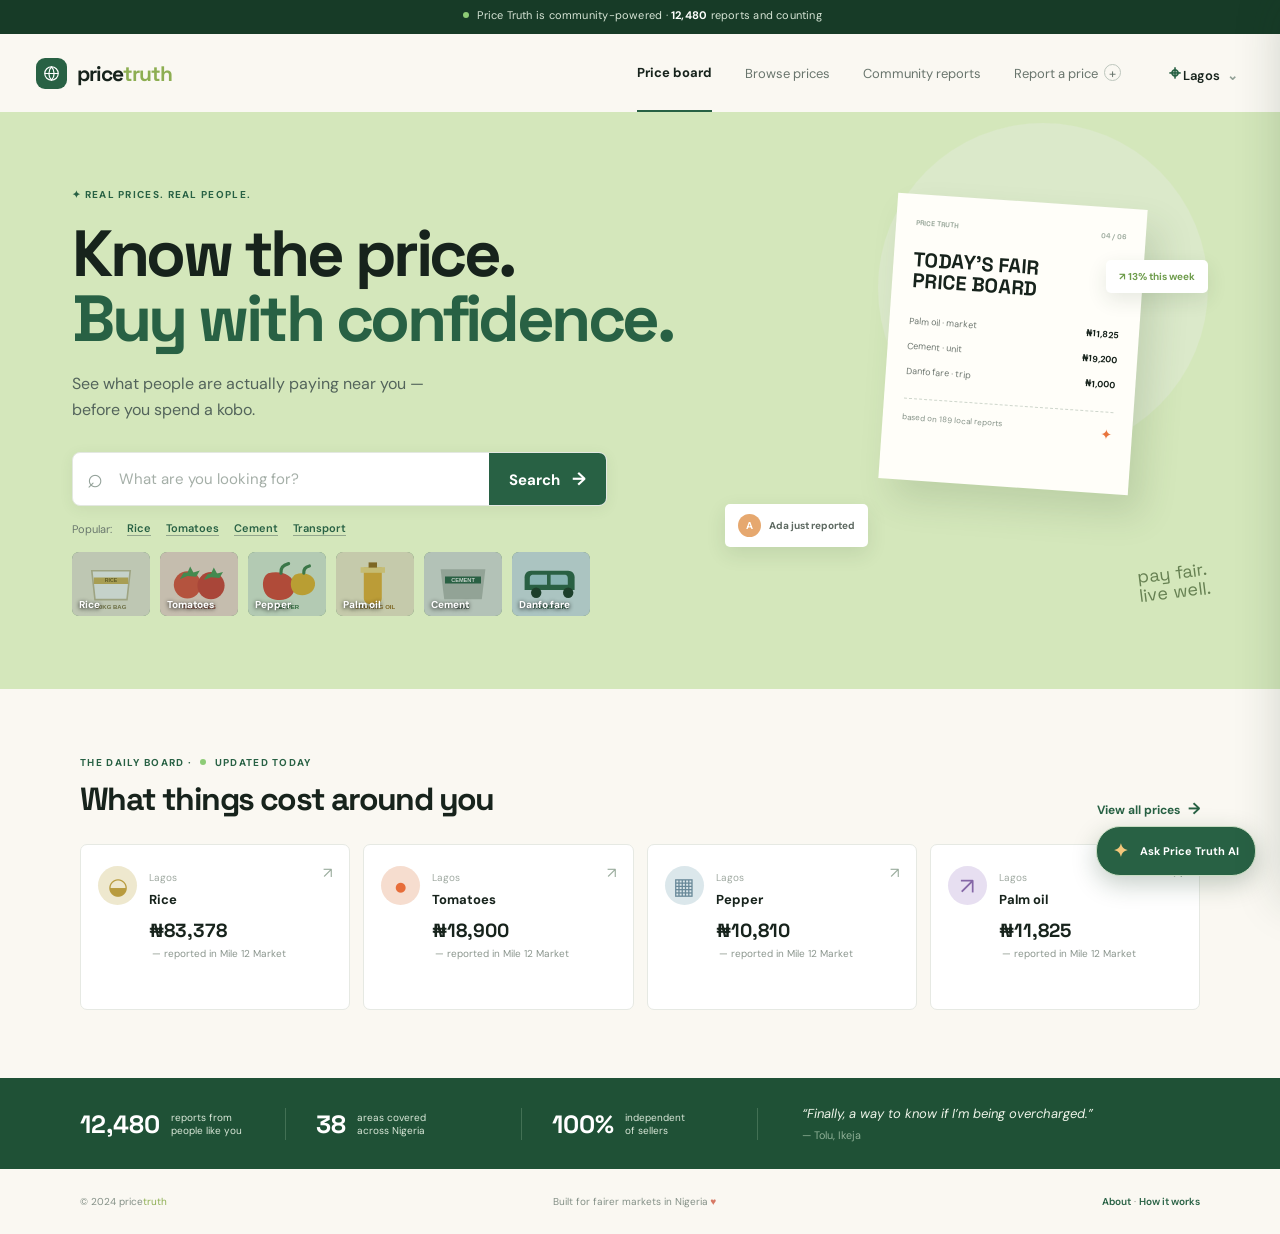
==== public/index.html @ d79a08ac "Prepare static site for GitHub Pages" ====
<!doctype html>
<html lang="en">
<head>
  <meta charset="utf-8">
  <meta name="viewport" content="width=device-width, initial-scale=1">
  <title>Price Truth — Know the fair price</title>
  <link rel="preconnect" href="https://fonts.googleapis.com">
  <link rel="preconnect" href="https://fonts.gstatic.com" crossorigin>
  <link href="https://fonts.googleapis.com/css2?family=DM+Sans:wght@400;500;600;700&family=Space+Grotesk:wght@500;600;700&display=swap" rel="stylesheet">
  <link rel="stylesheet" href="styles.css">
</head>
<body data-page="home">
  <div class="announcement"><span class="pulse"></span> Price Truth is community-powered · <strong>12,480</strong> reports and counting</div>
  <header class="site-header">
    <a class="brand" href="index.html"><span class="brand-mark" aria-hidden="true"><svg viewBox="0 0 24 24" class="brand-symbol"><circle cx="12" cy="12" r="8.5"></circle><path d="M3.8 12h16.4M12 3.5c2.2 2.3 3.3 5.1 3.3 8.5S14.2 18.2 12 20.5M12 3.5C9.8 5.8 8.7 8.6 8.7 12s1.1 6.2 3.3 8.5"></path></svg></span><span>price<span class="brand-accent">truth</span></span></a>
    <nav class="desktop-nav"><a class="active" href="index.html">Price board</a><a href="browse.html">Browse prices</a><a href="reports.html">Community reports</a><a href="#" data-open-report>Report a price <span class="plus">+</span></a></nav>
    <div class="header-actions"><button class="area-pill" data-area-button><span class="pin">⌖</span> Lagos <span class="chevron">⌄</span></button><button class="menu-button" aria-label="Open menu">☰</button></div>
  </header>

  <main>
    <section class="hero home-hero">
      <div class="hero-copy">
        <div class="eyebrow"><span class="spark">✦</span> REAL PRICES. REAL PEOPLE.</div>
        <h1>Know the price.<br><em>Buy with confidence.</em></h1>
        <p class="hero-lede">See what people are actually paying near you — before you spend a kobo.</p>
        <form class="search-box large-search" data-search-form>
          <span class="search-icon">⌕</span><input name="query" type="search" placeholder="What are you looking for?" autocomplete="off"><button type="submit">Search <span>→</span></button>
        </form>
        <div class="popular"><span>Popular:</span><a href="results.html?item=rice">Rice</a><a href="results.html?item=tomatoes">Tomatoes</a><a href="results.html?item=cement">Cement</a><a href="results.html?item=transport">Transport</a></div>
        <div class="popular-items" data-popular-items aria-label="Popular items"></div>
      </div>
      <div class="hero-art" aria-hidden="true"><div class="sun"></div><div class="receipt-card" data-today-board><div class="receipt-top"><span>PRICE TRUTH</span><span data-board-day>01 / 08</span></div><div class="receipt-title">TODAY'S FAIR<br>PRICE BOARD</div><div class="receipt-row"><span>Loading today’s items</span><b>—</b></div><div class="receipt-row"><span>Please wait</span><b>—</b></div><div class="receipt-row"><span>Community reports</span><b>—</b></div><div class="receipt-line"></div><div class="receipt-footer">updating from local reports <span>✦</span></div></div><div class="floating-tag tag-one" data-board-trend>↗ today’s movement</div><div class="floating-tag tag-two live-report"><span class="avatar">A</span> <span data-live-report>Ada just reported</span></div><div class="scribble">pay fair.<br>live well.</div></div>
    </section>

    <section class="board-section content-width">
      <div class="section-heading"><div><span class="eyebrow">THE DAILY BOARD · <span class="live-dot"></span> UPDATED TODAY</span><h2>What things cost around you</h2></div><a class="text-link" href="browse.html">View all prices <span>→</span></a></div>
      <div class="board-grid" data-board-grid></div></section>
    <section class="trust-strip"><div><strong>12,480</strong><span>reports from<br>people like you</span></div><div><strong>38</strong><span>areas covered<br>across Nigeria</span></div><div><strong>100%</strong><span>independent<br>of sellers</span></div><div class="trust-quote">“Finally, a way to know if I’m being overcharged.” <small>— Tolu, Ikeja</small></div></section>
  </main>
  <footer class="site-footer content-width"><span>© 2024 price<span class="brand-accent">truth</span></span><span>Built for fairer markets in Nigeria <span class="heart">♥</span></span><span><a href="#">About</a> · <a href="#">How it works</a></span></footer>
  <div class="modal-backdrop" data-modal><div class="report-modal" role="dialog" aria-modal="true" aria-labelledby="report-title"><button class="modal-close" data-close-modal>×</button><div class="modal-kicker">✦ ADD TO THE BOARD</div><h2 id="report-title">What did you pay?</h2><p class="modal-subtitle">Your report helps someone nearby make a fairer deal.</p><form data-report-form><label>What did you buy?<input name="item" required placeholder="e.g. Rice, 50kg bag"></label><div class="form-row"><label>Price paid (₦)<input name="price" required type="number" min="1" placeholder="72,500"></label><label>Market<select name="area" data-market-select></select></label></div><label>When did you buy it?<input name="date" type="date"></label><div class="upload-zone"><input id="receipt-input" type="file" accept="image/*"><label for="receipt-input"><span>▧</span><b>Scan a receipt</b><small>Upload a photo and AI will fill this in</small></label></div><button class="primary-button full" type="submit">Publish my report <span>→</span></button></form><div class="success-state" hidden><div class="success-icon">✓</div><h3>Thanks for adding to the truth.</h3><p>Your report is now helping buyers in <span data-success-area>Lagos</span>.</p><button class="secondary-button" data-close-modal>Done</button></div></div></div>
  <script src="app.js"></script>
</body>
</html>
---- public/styles.css ----
:root{--ink:#17231c;--muted:#718078;--green:#286144;--light-green:#dce9d4;--lime:#d4e7bb;--cream:#faf8f2;--line:#e6e9e3;--orange:#e8753e;--purple:#795aa8}*{box-sizing:border-box}body{margin:0;color:var(--ink);background:var(--cream);font-family:"DM Sans",sans-serif;font-size:15px}a{color:inherit;text-decoration:none}button,input,select{font:inherit}button{cursor:pointer;border:0}.content-width{width:min(1120px,calc(100% - 48px));margin:0 auto}.announcement{height:34px;background:#173b27;color:#d7e5d6;text-align:center;padding:8px;font-size:11px;letter-spacing:.02em}.announcement strong{color:#fff}.pulse,.live-dot{display:inline-block;background:#8dcc76;border-radius:50%;width:6px;height:6px;margin:0 5px 1px}.site-header{height:78px;display:flex;align-items:center;justify-content:space-between;max-width:1240px;margin:auto;padding:0 36px;background:var(--cream)}.brand{display:flex;align-items:center;gap:10px;font:700 21px "Space Grotesk";letter-spacing:-1px}.brand-mark{display:grid;place-items:center;background:var(--green);color:#fff;border-radius:9px;width:31px;height:31px;font-size:18px}.brand-accent{color:#8dae52}.desktop-nav{display:flex;gap:33px;align-items:center;margin-left:auto;margin-right:42px;color:#69756d;font-size:13px}.desktop-nav a{padding:29px 0}.desktop-nav .active{color:var(--ink);font-weight:700;border-bottom:2px solid var(--green)}.plus{display:inline-grid;place-items:center;border:1px solid #bdc6bd;border-radius:50%;width:17px;height:17px;margin-left:3px}.header-actions{display:flex;align-items:center;gap:17px}.area-pill{background:transparent;color:var(--ink);font-weight:600;font-size:13px}.pin{color:var(--green);font-size:20px}.chevron{color:#91a096;margin-left:4px}.menu-button{display:none;background:none;font-size:22px}.hero{max-width:1240px;margin:auto;padding:76px 72px 70px;min-height:470px;background:var(--lime);display:flex;overflow:hidden}.hero-copy{width:57%;position:relative;z-index:1}.eyebrow,.label,.modal-kicker{font-size:10px;letter-spacing:.13em;font-weight:700;color:var(--green)}h1,h2,h3,p{margin-top:0}.hero h1{font:700 clamp(45px,5.1vw,69px)/.99 "Space Grotesk";letter-spacing:-3.5px;margin:21px 0 20px}.hero h1 em{font-style:normal;color:var(--green)}.hero-lede{max-width:400px;line-height:1.6;color:#53645b;font-size:16px}.search-box{display:flex;background:#fff;border:1px solid #e3e8e1;border-radius:8px;height:54px;box-shadow:0 3px 14px #3f5c3214;overflow:hidden}.large-search{max-width:535px;margin-top:30px}.search-icon{font-size:27px;color:#94a29a;line-height:50px;padding:0 14px}.search-box input{border:0;outline:0;min-width:0;flex:1;color:var(--ink);background:transparent}.search-box input::placeholder{color:#a5afa8}.search-box button,.primary-button{background:var(--green);color:#fff;padding:0 20px;font-weight:700}.search-box button span,.primary-button span{font-size:18px;margin-left:8px}.popular{display:flex;gap:15px;align-items:center;margin-top:15px;font-size:11px;color:#6a786e}.popular a{border-bottom:1px solid #92a58d;color:var(--green);font-weight:600}.hero-art{position:relative;flex:1}.sun{width:330px;height:330px;border-radius:50%;background:#dbe9ca;position:absolute;top:-65px;right:0}.receipt-card{position:absolute;z-index:1;background:#fffef9;width:250px;height:286px;right:70px;top:13px;padding:24px 20px;transform:rotate(4deg);box-shadow:14px 19px 35px #3d533327}.receipt-top{display:flex;justify-content:space-between;font:700 7px "Space Grotesk";color:#9ba99c}.receipt-title{font:700 20px/1.03 "Space Grotesk";margin:22px 0 25px}.receipt-row{display:flex;justify-content:space-between;font-size:9px;margin:13px 0;color:#6d766f}.receipt-row b{color:var(--ink)}.receipt-line{border-top:1px dashed #ced6cc;margin-top:21px}.receipt-footer{font-size:8px;color:#849187;margin-top:13px}.receipt-footer span{float:right;color:var(--orange);font-size:14px}.floating-tag{position:absolute;z-index:2;background:#fff;border-radius:5px;padding:10px 13px;box-shadow:0 7px 20px #253f201c;font-size:10px;font-weight:700}.tag-one{top:72px;right:0;color:#6e9c4c}.tag-two{bottom:72px;left:5px;color:#5d6961}.avatar{display:inline-grid;place-items:center;width:23px;height:23px;border-radius:50%;background:#e6a86f;color:white;font-size:10px;margin-right:6px}.scribble{position:absolute;right:-2px;bottom:18px;color:#668052;font:18px/1.05 "Space Grotesk";transform:rotate(-7deg)}.board-section{padding:62px 0 68px}.section-heading{display:flex;align-items:end;justify-content:space-between;margin-bottom:25px}.section-heading h2,.browse-main h1{font:700 32px "Space Grotesk";letter-spacing:-1.6px;margin:8px 0 0}.text-link{font-size:12px;color:var(--green);font-weight:700}.text-link span{font-size:16px;margin-left:5px}.board-grid{display:grid;grid-template-columns:repeat(4,1fr);gap:13px}.price-card{background:#fff;border:1px solid var(--line);border-radius:7px;padding:21px 17px;display:flex;min-height:166px;position:relative;transition:.2s}.price-card:hover,.item-list a:hover{transform:translateY(-3px);box-shadow:0 8px 22px #37512a12}.item-icon,.mini-icon{display:grid;place-items:center;border-radius:50%;width:39px;height:39px;font-size:23px;flex:none}.rice-icon{background:#eee8ce;color:#b89b3e}.tomato-icon{background:#f6ddcf;color:#e76d3a}.cement-icon{background:#dbe7eb;color:#688898}.transport-icon{background:#e7dff1;color:#8567a7}.item-info{padding-left:12px}.item-info span{font-size:10px;color:#a0aaa2}.item-info h3{font-size:13px;margin:5px 0 10px}.item-info strong{font:700 19px "Space Grotesk";display:block}.item-info small{font-size:10px;color:#8b968e;display:block;margin-top:4px}.item-info i,.item-list i{font-style:normal;margin-left:3px}.up{color:#d6673d}.down{color:#599248}.neutral{color:#849085}.card-arrow{position:absolute;right:17px;top:18px;color:#9aac9d}.trust-strip{background:#1f5136;color:#d9e7d8;padding:27px max(calc((100% - 1120px)/2),24px);display:grid;grid-template-columns:1fr 1fr 1fr 2fr;gap:30px;align-items:center}.trust-strip div:not(.trust-quote){display:flex;gap:11px;align-items:center;border-right:1px solid #427054}.trust-strip strong{color:#fff;font:700 25px "Space Grotesk"}.trust-strip span{font-size:10px;line-height:1.3}.trust-quote{font-size:13px;font-style:italic;color:#eef4e9;padding-left:14px}.trust-quote small{display:block;color:#8eb096;margin-top:6px;font-style:normal}.site-footer{display:flex;justify-content:space-between;align-items:center;padding:26px 0;font-size:10px;color:#849087}.site-footer a{color:var(--green);font-weight:600}.heart{color:#d77965}.modal-backdrop{display:none;position:fixed;z-index:20;inset:0;background:#16362380;align-items:center;justify-content:center;padding:20px}.modal-backdrop.open{display:flex}.report-modal{background:#fffdf8;width:min(490px,100%);border-radius:12px;padding:34px;position:relative;box-shadow:0 20px 70px #1427194d}.modal-close{position:absolute;right:17px;top:15px;color:#7e8d82;background:none;font-size:25px}.report-modal h2{font:700 31px "Space Grotesk";letter-spacing:-1px;margin:9px 0}.modal-subtitle{font-size:13px;color:var(--muted);margin-bottom:24px}.report-modal form>label,.form-row label{font-size:11px;font-weight:700;color:#65746a;display:block;margin-bottom:14px}.report-modal input,.report-modal select{display:block;width:100%;margin-top:6px;height:43px;border:1px solid #dce4dc;border-radius:5px;padding:0 12px;color:var(--ink);background:#fff}.form-row{display:grid;grid-template-columns:1fr 1fr;gap:13px}.upload-zone{border:1px dashed #b8cbb9;border-radius:6px;background:#f3f8ef;text-align:center;padding:13px;margin:17px 0}.upload-zone input{display:none}.upload-zone label{display:block;cursor:pointer}.upload-zone span{display:block;font-size:22px;color:var(--green)}.upload-zone b,.upload-zone small{display:block}.upload-zone b{font-size:12px;color:var(--green)}.upload-zone small{font-size:10px;color:#87948a;margin-top:3px}.full{width:100%;height:46px;border-radius:5px}.secondary-button{background:#e5efe0;color:var(--green);padding:11px 24px;border-radius:5px;font-weight:700}.success-state{text-align:center;padding:24px 0 10px}.success-icon{display:grid;place-items:center;margin:auto;background:var(--light-green);color:var(--green);width:52px;height:52px;border-radius:50%;font-size:25px}.success-state h3{font:700 22px "Space Grotesk";margin:17px 0 7px}.success-state p{color:var(--muted);font-size:13px}.results-main{padding:39px 0 70px}.breadcrumbs{font-size:11px;color:#819088;display:flex;gap:11px;margin-bottom:31px}.breadcrumbs a{color:var(--green);font-weight:700}.result-top{display:flex;justify-content:space-between;align-items:end;margin-bottom:27px}.result-top h1{font:700 43px "Space Grotesk";letter-spacing:-2px;margin:10px 0 5px}.result-top h1 span{font-size:22px;color:#718079}.muted{color:var(--muted);font-size:13px}.range-card{background:#e4efdc;border-radius:8px;padding:28px 32px 25px;margin-bottom:22px}.range-heading{display:flex;justify-content:space-between}.range-price{font:700 33px "Space Grotesk";letter-spacing:-1px;margin:10px 0 7px}.range-price span{font-weight:400;color:#78917b}.range-heading p{font-size:12px;color:#5c7062}.badge{border-radius:20px;padding:5px 8px;margin-right:5px;font-size:10px;font-weight:700}.badge.good{background:#c6e0bf;color:#37703f}.report-count{display:flex;gap:10px;align-items:center;text-align:right}.report-count strong{font:700 32px "Space Grotesk"}.report-count span{color:#748279;font-size:10px}.range-visual{margin-top:22px}.range-track{height:7px;border-radius:5px;background:#c5d7bb;position:relative}.track-fill{position:absolute;left:15%;right:19%;height:100%;background:#58915f;border-radius:5px}.marker{position:absolute;width:17px;height:17px;border:3px solid #fff;background:#276043;border-radius:50%;top:-5px;box-shadow:0 2px 5px #52694b66}.marker-label{position:absolute;top:18px;transform:translateX(-50%);font:700 10px "Space Grotesk"}.track-labels{display:flex;justify-content:space-between;color:#7e9180;font-size:10px;margin-top:12px}.results-columns{display:grid;grid-template-columns:1fr 315px;gap:22px}.main-column{display:grid;gap:22px}.panel,.ai-card{background:#fff;border:1px solid var(--line);border-radius:8px;padding:26px 28px}.panel-heading{display:flex;justify-content:space-between;align-items:start}.panel-heading h2{font:700 20px "Space Grotesk";margin:8px 0 0}.panel-heading select{border:1px solid #dce4dc;border-radius:4px;background:#fff;padding:8px;font-size:11px;color:#69766e}.chart{height:232px;margin-top:21px;position:relative;padding-left:44px}.chart-y{position:absolute;left:0;top:0;bottom:27px;display:flex;flex-direction:column;justify-content:space-between;font-size:9px;color:#9aa59d}.chart svg{width:100%;height:190px;border-bottom:1px solid #e6ebe5;background:repeating-linear-gradient(to bottom,transparent 0,transparent 45px,#edf1ec 46px)}.chart-x{display:flex;justify-content:space-between;color:#9aa59d;font-size:9px;margin-top:9px}.reports-panel{padding-bottom:10px}.report-list{margin-top:22px}.report-row{display:flex;align-items:center;padding:13px 0;border-top:1px solid #edf0eb}.report-row>div{display:grid;gap:4px}.report-row strong{font-size:13px}.report-row div span{font-size:11px;color:#87938a}.avatar-green{background:#759e69}.avatar-yellow{background:#d2a25e}.avatar-pink{background:#bd7991}.verified{margin-left:auto;color:#6d9b63;font-size:10px;font-weight:700}.ai-card{background:#eef5e9;border:0;height:max-content}.ai-head{display:flex;gap:12px;align-items:start}.ai-spark{color:#db8050;font-size:23px}.ai-card h2{font:700 20px "Space Grotesk";margin:7px 0}.ai-card p{font-size:12px;line-height:1.6;color:#5f7164;margin:20px 0}.suggestion{background:#fff;border:1px solid #dce9d8;padding:12px;border-radius:5px;color:#638268;font-size:11px;font-style:italic;cursor:pointer}.suggestion span{float:right;font-style:normal}.ai-form{display:flex;margin-top:10px;background:#fff;border:1px solid #d8e5d5;border-radius:5px;height:43px}.ai-form input{flex:1;border:0;background:transparent;padding:0 11px;outline:0;font-size:11px}.ai-form button{width:43px;background:var(--green);color:#fff;font-size:18px}.ai-card small{display:block;color:#95a397;font-size:9px;margin-top:15px}.ai-answer{background:#fff;border-left:3px solid var(--green);padding:12px;margin-top:12px;font-size:11px;line-height:1.5;color:#4f6657}.browse-main{padding:65px 0 85px}.browse-intro{display:flex;justify-content:space-between;align-items:end}.browse-main h1{font-size:44px;margin-top:13px}.browse-intro p{color:var(--muted);font-size:14px;margin:11px 0 0}.browse-search{width:310px}.filter-row{display:flex;align-items:center;gap:9px;border-bottom:1px solid #e0e6df;padding:41px 0 17px;margin-bottom:30px}.filter-label{font-size:10px;color:#89968e;font-weight:700;margin-right:5px}.filter-chip{border:1px solid #d8e2d8;border-radius:20px;background:transparent;padding:8px 13px;font-size:11px;color:#68766d}.filter-chip.active{background:var(--green);border-color:var(--green);color:#fff}.browse-grid{display:grid;grid-template-columns:repeat(2,1fr);gap:22px}.category-group{background:#fff;border:1px solid var(--line);border-radius:8px;padding:24px 25px}.category-group:last-child{grid-column:span 2}.category-heading{display:flex;align-items:center;gap:12px;border-bottom:1px solid #edf0ec;padding-bottom:18px}.category-icon{display:grid;place-items:center;width:39px;height:39px;border-radius:50%;font-size:20px}.category-icon.orange{background:#f9e3d5;color:var(--orange)}.category-icon.blue{background:#dcecef;color:#547f91}.category-icon.purple{background:#e9e1f2;color:var(--purple)}.category-heading h2{font:700 17px "Space Grotesk";margin:0 0 4px}.category-heading span:not(.category-icon){font-size:10px;color:#96a098}.category-heading a{margin-left:auto;color:var(--green);font-size:10px;font-weight:700}.item-list a{display:flex;align-items:center;padding:17px 0;border-bottom:1px solid #f0f2ed;transition:.2s}.item-list a:last-child{border-bottom:0}.mini-icon{width:31px;height:31px;font-size:17px;margin-right:12px}.item-list a div{display:grid;gap:4px}.item-list strong{font-size:12px}.item-list small{color:#8b978e;font-size:10px}.item-list>b{margin-left:auto;font:700 14px "Space Grotesk"}.item-list>b span{font-size:14px;color:#9bab9d;margin-left:5px}.oil-icon{background:#f1e8bd;color:#a88e37}.blue-icon{background:#dbe7eb;color:#688898}.wood-icon{background:#ede0ce;color:#9c7952}.taxi-icon{background:#e7dff1;color:#8567a7}
@media(max-width:800px){.site-header{padding:0 20px}.desktop-nav{display:none}.menu-button{display:block}.hero{padding:55px 24px 40px;min-height:590px}.hero-copy{width:100%}.hero-art{position:absolute;opacity:.45;right:0;top:360px}.hero h1{font-size:48px}.board-grid{grid-template-columns:repeat(2,1fr)}.trust-strip{grid-template-columns:repeat(2,1fr);padding:25px 24px}.trust-strip div:nth-child(2){border-right:0}.trust-quote{grid-column:span 2;border-top:1px solid #427054;padding:15px 0 0}.results-columns{grid-template-columns:1fr}.browse-intro{display:block}.browse-search{width:100%;margin-top:25px}.browse-grid{grid-template-columns:1fr}.category-group:last-child{grid-column:auto}.filter-row{overflow:auto;white-space:nowrap}.filter-label{display:none}.site-footer{padding:24px;display:grid;gap:10px}.content-width{width:calc(100% - 40px)}}@media(max-width:500px){.area-pill{font-size:12px}.hero h1{letter-spacing:-2px}.board-grid{grid-template-columns:1fr}.section-heading{display:block}.section-heading .text-link{display:block;margin-top:12px}.trust-strip{grid-template-columns:1fr 1fr}.range-card{padding:22px 18px}.range-price{font-size:26px}.result-top h1{font-size:34px}.result-top h1 span{font-size:16px;display:block;margin-top:5px}.result-top .primary-button{padding:0 11px;font-size:11px;height:38px}.panel,.ai-card{padding:20px 17px}.browse-main h1{font-size:36px}.form-row{grid-template-columns:1fr}.report-modal{padding:28px 20px}}
/* Mobile overflow guardrails: keep every section inside the viewport. */
html{overflow-x:hidden}
body{min-width:0;overflow-x:hidden}
img,svg,video,canvas{max-width:100%;height:auto}
.site-header,.hero,.content-width{max-width:100%}
.hero,.site-header,.board-section,.results-main,.browse-main{overflow-x:clip}
.hero-copy,.item-info,.category-heading>div,.panel-heading>div{min-width:0}
.popular,.filter-row{max-width:100%;overflow-x:auto;scrollbar-width:none}
.popular::-webkit-scrollbar,.filter-row::-webkit-scrollbar{display:none}
@media(max-width:800px){
  .content-width{width:calc(100% - 32px)}
  .site-header{padding:0 16px}
  .hero{width:100%;padding:48px 20px 36px}
  .hero-art{pointer-events:none;max-width:100%;overflow:hidden}
  .receipt-card{right:25px;transform:scale(.86) rotate(4deg);transform-origin:top right}
  .floating-tag{white-space:nowrap}
  .board-section{padding:48px 0}
  .results-main,.browse-main{padding-top:34px}
  .result-top,.browse-intro{gap:18px}
  .result-top{align-items:flex-start}
  .result-top .primary-button{flex:0 0 auto}
  .chart-panel{overflow:hidden}
  .chart{max-width:100%;padding-left:36px}
  .browse-search{max-width:100%}
  .category-heading a{white-space:nowrap}
}
@media(max-width:520px){
  .announcement{height:auto;min-height:34px;padding:8px 16px;line-height:1.35}
  .brand{font-size:19px}
  .desktop-nav{display:none}
  .hero{min-height:560px}
  .hero-copy{width:100%}
  .hero h1{font-size:clamp(38px,12vw,52px);letter-spacing:-2.5px}
  .hero-lede{font-size:14px;max-width:290px}
  .large-search{height:50px}
  .search-box button{padding:0 13px;font-size:12px}
  .search-icon{padding:0 10px;font-size:23px}
  .hero-art{position:absolute;top:360px;right:-40px;width:340px;opacity:.35}
  .receipt-card{right:20px}
  .tag-one{right:8px}
  .tag-two{left:0}
  .scribble{right:5px}
  .section-heading h2,.browse-main h1{font-size:28px}
  .trust-strip{padding:23px 16px;gap:18px 12px}
  .trust-strip strong{font-size:20px}
  .trust-quote{font-size:11px}
  .site-footer{width:calc(100% - 32px);padding:22px 0}
  .result-top{flex-direction:column}
  .result-top .primary-button{align-self:stretch}
  .range-heading{gap:12px}
  .range-price{font-size:23px;white-space:nowrap}
  .report-count{flex:0 0 auto}
  .report-count strong{font-size:25px}
  .report-row{gap:8px}
  .verified{font-size:9px}
  .panel-heading{gap:8px}
  .panel-heading h2{font-size:17px}
  .panel-heading select{max-width:108px}
  .chart-y{font-size:8px}
  .browse-intro{display:block}
  .browse-search{margin-top:20px}
  .filter-row{padding-top:25px}
  .filter-chip{flex:0 0 auto}
  .category-group{padding:19px 16px}
  .category-heading{gap:8px}
  .category-heading h2{font-size:15px}
  .category-heading a{font-size:9px}
  .item-list>b{font-size:12px}
  .item-list small{font-size:9px}
  .chatbot-launcher{right:12px;bottom:12px;padding:11px 13px}
}
.popular-items{display:flex;gap:10px;margin-top:16px;max-width:535px;overflow-x:auto;padding-bottom:3px;scrollbar-width:none}.popular-items::-webkit-scrollbar{display:none}.popular-items a{position:relative;flex:0 0 78px;height:64px;border-radius:7px;overflow:hidden;background:#315e42;color:#fff}.popular-items img{width:100%;height:100%;object-fit:cover;opacity:.72}.popular-items span{position:absolute;left:7px;bottom:5px;font-size:10px;font-weight:700;text-shadow:0 1px 4px #000}.reports-main{padding:62px 0 80px}.reports-intro{display:flex;justify-content:space-between;align-items:end;gap:20px}.reports-intro h1{font:700 43px "Space Grotesk";letter-spacing:-2px;margin:12px 0 7px}.reports-intro p{font-size:14px;color:var(--muted)}.reports-summary{display:grid;grid-template-columns:repeat(3,1fr) 2fr;gap:20px;align-items:center;background:#e4efdc;border-radius:8px;padding:24px 28px;margin:36px 0 22px}.reports-summary div:not(.summary-note){display:grid;gap:4px;border-right:1px solid #c2d8bc}.reports-summary strong{font:700 27px "Space Grotesk"}.reports-summary span{font-size:10px;color:#657668}.summary-note{font-size:13px;font-style:italic;color:#57705d;padding-left:10px}.community-panel{background:#fff;border:1px solid var(--line);border-radius:8px;padding:27px}.community-list{margin-top:19px}.community-report{display:flex;align-items:center;gap:12px;border-top:1px solid #edf0eb;padding:15px 0}.community-report>div{display:grid;gap:5px;min-width:0}.community-report strong{font-size:12px}.community-report strong b{color:var(--green)}.community-report div span{font-size:10px;color:#8b978e}.community-price{margin-left:auto;font:700 15px "Space Grotesk";white-space:nowrap}.live-label{font-size:10px;color:#5e9062}@media(max-width:600px){.reports-main{padding-top:38px}.reports-intro{display:block}.reports-intro .primary-button{width:100%;height:44px;margin-top:18px}.reports-intro h1{font-size:34px}.reports-summary{grid-template-columns:1fr 1fr;padding:18px;gap:15px}.reports-summary div:not(.summary-note){border-right:0}.summary-note{grid-column:span 2;border-top:1px solid #c2d8bc;padding:13px 0 0;font-size:11px}.community-panel{padding:20px 15px}.community-report{gap:8px}.community-report strong{font-size:11px}.community-price{font-size:12px}.community-report .avatar{width:27px;height:27px;flex:0 0 27px}.popular-items{margin-top:9px;gap:7px}.popular-items a{flex-basis:68px;height:53px}}
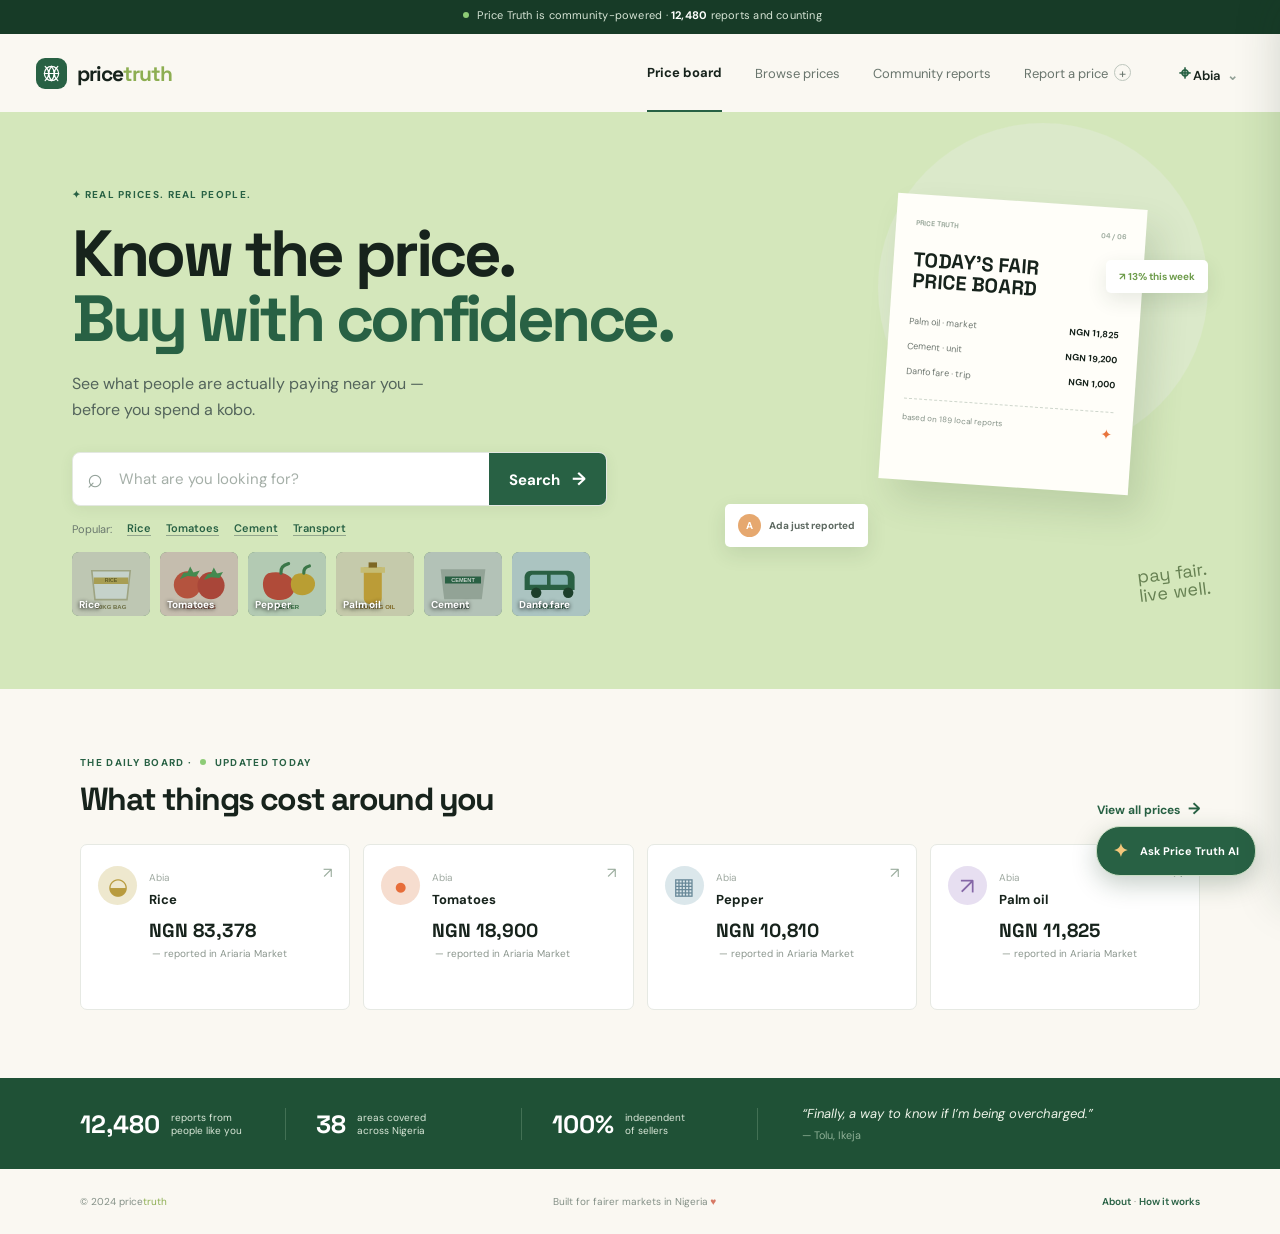
==== commit 5e100dcf: "Expand PriceTruth community price board Refresh the static pages, reporting experience, price browsi" ====
--- a/public/index.html
+++ b/public/index.html
@@ -1,44 +1,202 @@
 <!doctype html>
 <html lang="en">
-<head>
-  <meta charset="utf-8">
-  <meta name="viewport" content="width=device-width, initial-scale=1">
-  <title>Price Truth — Know the fair price</title>
-  <link rel="preconnect" href="https://fonts.googleapis.com">
-  <link rel="preconnect" href="https://fonts.gstatic.com" crossorigin>
-  <link href="https://fonts.googleapis.com/css2?family=DM+Sans:wght@400;500;600;700&family=Space+Grotesk:wght@500;600;700&display=swap" rel="stylesheet">
-  <link rel="stylesheet" href="styles.css">
-</head>
-<body data-page="home">
-  <div class="announcement"><span class="pulse"></span> Price Truth is community-powered · <strong>12,480</strong> reports and counting</div>
-  <header class="site-header">
-    <a class="brand" href="index.html"><span class="brand-mark" aria-hidden="true"><svg viewBox="0 0 24 24" class="brand-symbol"><circle cx="12" cy="12" r="8.5"></circle><path d="M3.8 12h16.4M12 3.5c2.2 2.3 3.3 5.1 3.3 8.5S14.2 18.2 12 20.5M12 3.5C9.8 5.8 8.7 8.6 8.7 12s1.1 6.2 3.3 8.5"></path></svg></span><span>price<span class="brand-accent">truth</span></span></a>
-    <nav class="desktop-nav"><a class="active" href="index.html">Price board</a><a href="browse.html">Browse prices</a><a href="reports.html">Community reports</a><a href="#" data-open-report>Report a price <span class="plus">+</span></a></nav>
-    <div class="header-actions"><button class="area-pill" data-area-button><span class="pin">⌖</span> Lagos <span class="chevron">⌄</span></button><button class="menu-button" aria-label="Open menu">☰</button></div>
-  </header>
+  <head>
+    <meta charset="utf-8" />
+    <meta name="viewport" content="width=device-width, initial-scale=1" />
+    <title>Price Truth — Know the fair price</title>
+    <link rel="preconnect" href="https://fonts.googleapis.com" />
+    <link rel="preconnect" href="https://fonts.gstatic.com" crossorigin />
+    <link
+      href="https://fonts.googleapis.com/css2?family=DM+Sans:wght@400;500;600;700&family=Space+Grotesk:wght@500;600;700&display=swap"
+      rel="stylesheet"
+    />
+    <link rel="stylesheet" href="styles.css" />
+  </head>
+  <body data-page="home">
+    <div class="announcement">
+      <span class="pulse"></span> Price Truth is community-powered ·
+      <strong>12,480</strong> reports and counting
+    </div>
+    <header class="site-header">
+      <a class="brand" href="index.html"
+        ><span class="brand-mark" aria-hidden="true"
+          ><svg viewBox="0 0 24 24" class="brand-symbol">
+            <circle cx="12" cy="12" r="9"></circle>
+            <path
+              d="M3 12h18M12 3a14 14 0 0 1 0 18 14 14 0 0 1 0-18Zm-8 0c3 2.8 4.5 6.2 4.5 9S7 18.2 4 21m16 0c-3-2.8-4.5-6.2-4.5-9S17 5.8 20 3"
+            ></path></svg></span
+        ><span>price<span class="brand-accent">truth</span></span></a
+      >
+      <nav class="desktop-nav">
+        <a class="active" href="index.html">Price board</a
+        ><a href="browse.html">Browse prices</a
+        ><a href="reports.html">Community reports</a
+        ><a href="#" data-open-report
+          >Report a price <span class="plus">+</span></a
+        >
+      </nav>
+      <div class="header-actions">
+        <button class="area-pill" data-area-button>
+          <span class="pin">⌖</span> Lagos
+          <span class="chevron">⌄</span></button
+        ><button class="menu-button" aria-label="Open menu">☰</button>
+      </div>
+    </header>
 
-  <main>
-    <section class="hero home-hero">
-      <div class="hero-copy">
-        <div class="eyebrow"><span class="spark">✦</span> REAL PRICES. REAL PEOPLE.</div>
-        <h1>Know the price.<br><em>Buy with confidence.</em></h1>
-        <p class="hero-lede">See what people are actually paying near you — before you spend a kobo.</p>
-        <form class="search-box large-search" data-search-form>
-          <span class="search-icon">⌕</span><input name="query" type="search" placeholder="What are you looking for?" autocomplete="off"><button type="submit">Search <span>→</span></button>
+    <main>
+      <section class="hero home-hero">
+        <div class="hero-copy">
+          <div class="eyebrow">
+            <span class="spark">✦</span> REAL PRICES. REAL PEOPLE.
+          </div>
+          <h1>Know the price.<br /><em>Buy with confidence.</em></h1>
+          <p class="hero-lede">
+            See what people are actually paying near you — before you spend a
+            kobo.
+          </p>
+          <form class="search-box large-search" data-search-form>
+            <span class="search-icon">⌕</span
+            ><input
+              name="query"
+              type="search"
+              placeholder="What are you looking for?"
+              autocomplete="off"
+            /><button type="submit">Search <span>→</span></button>
+          </form>
+          <div class="popular">
+            <span>Popular:</span><a href="results.html?item=rice">Rice</a
+            ><a href="results.html?item=tomatoes">Tomatoes</a
+            ><a href="results.html?item=cement">Cement</a
+            ><a href="results.html?item=transport">Transport</a>
+          </div>
+          <div
+            class="popular-items"
+            data-popular-items
+            aria-label="Popular items"
+          ></div>
+        </div>
+        <div class="hero-art" aria-hidden="true">
+          <div class="sun"></div>
+          <div class="receipt-card" data-today-board>
+            <div class="receipt-top">
+              <span>PRICE TRUTH</span><span data-board-day>01 / 08</span>
+            </div>
+            <div class="receipt-title">TODAY'S FAIR<br />PRICE BOARD</div>
+            <div class="receipt-row">
+              <span>Loading today’s items</span><b>—</b>
+            </div>
+            <div class="receipt-row"><span>Please wait</span><b>—</b></div>
+            <div class="receipt-row">
+              <span>Community reports</span><b>—</b>
+            </div>
+            <div class="receipt-line"></div>
+            <div class="receipt-footer">
+              updating from local reports <span>✦</span>
+            </div>
+          </div>
+          <div class="floating-tag tag-one" data-board-trend>
+            ↗ today’s movement
+          </div>
+          <div class="floating-tag tag-two live-report">
+            <span class="avatar">A</span>
+            <span data-live-report>Ada just reported</span>
+          </div>
+          <div class="scribble">pay fair.<br />live well.</div>
+        </div>
+      </section>
+
+      <section class="board-section content-width">
+        <div class="section-heading">
+          <div>
+            <span class="eyebrow"
+              >THE DAILY BOARD · <span class="live-dot"></span> UPDATED
+              TODAY</span
+            >
+            <h2>What things cost around you</h2>
+          </div>
+          <a class="text-link" href="browse.html"
+            >View all prices <span>→</span></a
+          >
+        </div>
+        <div class="board-grid" data-board-grid></div>
+      </section>
+      <section class="trust-strip">
+        <div>
+          <strong>12,480</strong><span>reports from<br />people like you</span>
+        </div>
+        <div>
+          <strong>38</strong><span>areas covered<br />across Nigeria</span>
+        </div>
+        <div>
+          <strong>100%</strong><span>independent<br />of sellers</span>
+        </div>
+        <div class="trust-quote">
+          “Finally, a way to know if I’m being overcharged.”
+          <small>— Tolu, Ikeja</small>
+        </div>
+      </section>
+    </main>
+    <footer class="site-footer content-width">
+      <span>© 2024 price<span class="brand-accent">truth</span></span
+      ><span
+        >Built for fairer markets in Nigeria <span class="heart">♥</span></span
+      ><span><a href="#">About</a> · <a href="#">How it works</a></span>
+    </footer>
+    <div class="modal-backdrop" data-modal>
+      <div
+        class="report-modal"
+        role="dialog"
+        aria-modal="true"
+        aria-labelledby="report-title"
+      >
+        <button class="modal-close" data-close-modal>×</button>
+        <div class="modal-kicker">✦ ADD TO THE BOARD</div>
+        <h2 id="report-title">What did you pay?</h2>
+        <p class="modal-subtitle">
+          Your report helps someone nearby make a fairer deal.
+        </p>
+        <form data-report-form>
+          <label
+            >What did you buy?<input
+              name="item"
+              required
+              placeholder="e.g. Rice, 50kg bag"
+          /></label>
+          <div class="form-row">
+            <label
+              >Price paid (₦)<input
+                name="price"
+                required
+                type="number"
+                min="1"
+                placeholder="72,500" /></label
+            ><label
+              >Market<select name="area" data-market-select></select
+            ></label>
+          </div>
+          <label>When did you buy it?<input name="date" type="date" /></label>
+          <div class="upload-zone">
+            <input id="receipt-input" type="file" accept="image/*" /><label
+              for="receipt-input"
+              ><span>▧</span><b>Scan a receipt</b
+              ><small>Upload a photo and AI will fill this in</small></label
+            >
+          </div>
+          <button class="primary-button full" type="submit">
+            Publish my report <span>→</span>
+          </button>
         </form>
-        <div class="popular"><span>Popular:</span><a href="results.html?item=rice">Rice</a><a href="results.html?item=tomatoes">Tomatoes</a><a href="results.html?item=cement">Cement</a><a href="results.html?item=transport">Transport</a></div>
-        <div class="popular-items" data-popular-items aria-label="Popular items"></div>
+        <div class="success-state" hidden>
+          <div class="success-icon">✓</div>
+          <h3>Thanks for adding to the truth.</h3>
+          <p>
+            Your report is now helping buyers in
+            <span data-success-area>Lagos</span>.
+          </p>
+          <button class="secondary-button" data-close-modal>Done</button>
+        </div>
       </div>
-      <div class="hero-art" aria-hidden="true"><div class="sun"></div><div class="receipt-card" data-today-board><div class="receipt-top"><span>PRICE TRUTH</span><span data-board-day>01 / 08</span></div><div class="receipt-title">TODAY'S FAIR<br>PRICE BOARD</div><div class="receipt-row"><span>Loading today’s items</span><b>—</b></div><div class="receipt-row"><span>Please wait</span><b>—</b></div><div class="receipt-row"><span>Community reports</span><b>—</b></div><div class="receipt-line"></div><div class="receipt-footer">updating from local reports <span>✦</span></div></div><div class="floating-tag tag-one" data-board-trend>↗ today’s movement</div><div class="floating-tag tag-two live-report"><span class="avatar">A</span> <span data-live-report>Ada just reported</span></div><div class="scribble">pay fair.<br>live well.</div></div>
-    </section>
-
-    <section class="board-section content-width">
-      <div class="section-heading"><div><span class="eyebrow">THE DAILY BOARD · <span class="live-dot"></span> UPDATED TODAY</span><h2>What things cost around you</h2></div><a class="text-link" href="browse.html">View all prices <span>→</span></a></div>
-      <div class="board-grid" data-board-grid></div></section>
-    <section class="trust-strip"><div><strong>12,480</strong><span>reports from<br>people like you</span></div><div><strong>38</strong><span>areas covered<br>across Nigeria</span></div><div><strong>100%</strong><span>independent<br>of sellers</span></div><div class="trust-quote">“Finally, a way to know if I’m being overcharged.” <small>— Tolu, Ikeja</small></div></section>
-  </main>
-  <footer class="site-footer content-width"><span>© 2024 price<span class="brand-accent">truth</span></span><span>Built for fairer markets in Nigeria <span class="heart">♥</span></span><span><a href="#">About</a> · <a href="#">How it works</a></span></footer>
-  <div class="modal-backdrop" data-modal><div class="report-modal" role="dialog" aria-modal="true" aria-labelledby="report-title"><button class="modal-close" data-close-modal>×</button><div class="modal-kicker">✦ ADD TO THE BOARD</div><h2 id="report-title">What did you pay?</h2><p class="modal-subtitle">Your report helps someone nearby make a fairer deal.</p><form data-report-form><label>What did you buy?<input name="item" required placeholder="e.g. Rice, 50kg bag"></label><div class="form-row"><label>Price paid (₦)<input name="price" required type="number" min="1" placeholder="72,500"></label><label>Market<select name="area" data-market-select></select></label></div><label>When did you buy it?<input name="date" type="date"></label><div class="upload-zone"><input id="receipt-input" type="file" accept="image/*"><label for="receipt-input"><span>▧</span><b>Scan a receipt</b><small>Upload a photo and AI will fill this in</small></label></div><button class="primary-button full" type="submit">Publish my report <span>→</span></button></form><div class="success-state" hidden><div class="success-icon">✓</div><h3>Thanks for adding to the truth.</h3><p>Your report is now helping buyers in <span data-success-area>Lagos</span>.</p><button class="secondary-button" data-close-modal>Done</button></div></div></div>
-  <script src="app.js"></script>
-</body>
+    </div>
+    <script src="app.js"></script>
+  </body>
 </html>
--- a/public/styles.css
+++ b/public/styles.css
@@ -1,74 +1,1631 @@
-:root{--ink:#17231c;--muted:#718078;--green:#286144;--light-green:#dce9d4;--lime:#d4e7bb;--cream:#faf8f2;--line:#e6e9e3;--orange:#e8753e;--purple:#795aa8}*{box-sizing:border-box}body{margin:0;color:var(--ink);background:var(--cream);font-family:"DM Sans",sans-serif;font-size:15px}a{color:inherit;text-decoration:none}button,input,select{font:inherit}button{cursor:pointer;border:0}.content-width{width:min(1120px,calc(100% - 48px));margin:0 auto}.announcement{height:34px;background:#173b27;color:#d7e5d6;text-align:center;padding:8px;font-size:11px;letter-spacing:.02em}.announcement strong{color:#fff}.pulse,.live-dot{display:inline-block;background:#8dcc76;border-radius:50%;width:6px;height:6px;margin:0 5px 1px}.site-header{height:78px;display:flex;align-items:center;justify-content:space-between;max-width:1240px;margin:auto;padding:0 36px;background:var(--cream)}.brand{display:flex;align-items:center;gap:10px;font:700 21px "Space Grotesk";letter-spacing:-1px}.brand-mark{display:grid;place-items:center;background:var(--green);color:#fff;border-radius:9px;width:31px;height:31px;font-size:18px}.brand-accent{color:#8dae52}.desktop-nav{display:flex;gap:33px;align-items:center;margin-left:auto;margin-right:42px;color:#69756d;font-size:13px}.desktop-nav a{padding:29px 0}.desktop-nav .active{color:var(--ink);font-weight:700;border-bottom:2px solid var(--green)}.plus{display:inline-grid;place-items:center;border:1px solid #bdc6bd;border-radius:50%;width:17px;height:17px;margin-left:3px}.header-actions{display:flex;align-items:center;gap:17px}.area-pill{background:transparent;color:var(--ink);font-weight:600;font-size:13px}.pin{color:var(--green);font-size:20px}.chevron{color:#91a096;margin-left:4px}.menu-button{display:none;background:none;font-size:22px}.hero{max-width:1240px;margin:auto;padding:76px 72px 70px;min-height:470px;background:var(--lime);display:flex;overflow:hidden}.hero-copy{width:57%;position:relative;z-index:1}.eyebrow,.label,.modal-kicker{font-size:10px;letter-spacing:.13em;font-weight:700;color:var(--green)}h1,h2,h3,p{margin-top:0}.hero h1{font:700 clamp(45px,5.1vw,69px)/.99 "Space Grotesk";letter-spacing:-3.5px;margin:21px 0 20px}.hero h1 em{font-style:normal;color:var(--green)}.hero-lede{max-width:400px;line-height:1.6;color:#53645b;font-size:16px}.search-box{display:flex;background:#fff;border:1px solid #e3e8e1;border-radius:8px;height:54px;box-shadow:0 3px 14px #3f5c3214;overflow:hidden}.large-search{max-width:535px;margin-top:30px}.search-icon{font-size:27px;color:#94a29a;line-height:50px;padding:0 14px}.search-box input{border:0;outline:0;min-width:0;flex:1;color:var(--ink);background:transparent}.search-box input::placeholder{color:#a5afa8}.search-box button,.primary-button{background:var(--green);color:#fff;padding:0 20px;font-weight:700}.search-box button span,.primary-button span{font-size:18px;margin-left:8px}.popular{display:flex;gap:15px;align-items:center;margin-top:15px;font-size:11px;color:#6a786e}.popular a{border-bottom:1px solid #92a58d;color:var(--green);font-weight:600}.hero-art{position:relative;flex:1}.sun{width:330px;height:330px;border-radius:50%;background:#dbe9ca;position:absolute;top:-65px;right:0}.receipt-card{position:absolute;z-index:1;background:#fffef9;width:250px;height:286px;right:70px;top:13px;padding:24px 20px;transform:rotate(4deg);box-shadow:14px 19px 35px #3d533327}.receipt-top{display:flex;justify-content:space-between;font:700 7px "Space Grotesk";color:#9ba99c}.receipt-title{font:700 20px/1.03 "Space Grotesk";margin:22px 0 25px}.receipt-row{display:flex;justify-content:space-between;font-size:9px;margin:13px 0;color:#6d766f}.receipt-row b{color:var(--ink)}.receipt-line{border-top:1px dashed #ced6cc;margin-top:21px}.receipt-footer{font-size:8px;color:#849187;margin-top:13px}.receipt-footer span{float:right;color:var(--orange);font-size:14px}.floating-tag{position:absolute;z-index:2;background:#fff;border-radius:5px;padding:10px 13px;box-shadow:0 7px 20px #253f201c;font-size:10px;font-weight:700}.tag-one{top:72px;right:0;color:#6e9c4c}.tag-two{bottom:72px;left:5px;color:#5d6961}.avatar{display:inline-grid;place-items:center;width:23px;height:23px;border-radius:50%;background:#e6a86f;color:white;font-size:10px;margin-right:6px}.scribble{position:absolute;right:-2px;bottom:18px;color:#668052;font:18px/1.05 "Space Grotesk";transform:rotate(-7deg)}.board-section{padding:62px 0 68px}.section-heading{display:flex;align-items:end;justify-content:space-between;margin-bottom:25px}.section-heading h2,.browse-main h1{font:700 32px "Space Grotesk";letter-spacing:-1.6px;margin:8px 0 0}.text-link{font-size:12px;color:var(--green);font-weight:700}.text-link span{font-size:16px;margin-left:5px}.board-grid{display:grid;grid-template-columns:repeat(4,1fr);gap:13px}.price-card{background:#fff;border:1px solid var(--line);border-radius:7px;padding:21px 17px;display:flex;min-height:166px;position:relative;transition:.2s}.price-card:hover,.item-list a:hover{transform:translateY(-3px);box-shadow:0 8px 22px #37512a12}.item-icon,.mini-icon{display:grid;place-items:center;border-radius:50%;width:39px;height:39px;font-size:23px;flex:none}.rice-icon{background:#eee8ce;color:#b89b3e}.tomato-icon{background:#f6ddcf;color:#e76d3a}.cement-icon{background:#dbe7eb;color:#688898}.transport-icon{background:#e7dff1;color:#8567a7}.item-info{padding-left:12px}.item-info span{font-size:10px;color:#a0aaa2}.item-info h3{font-size:13px;margin:5px 0 10px}.item-info strong{font:700 19px "Space Grotesk";display:block}.item-info small{font-size:10px;color:#8b968e;display:block;margin-top:4px}.item-info i,.item-list i{font-style:normal;margin-left:3px}.up{color:#d6673d}.down{color:#599248}.neutral{color:#849085}.card-arrow{position:absolute;right:17px;top:18px;color:#9aac9d}.trust-strip{background:#1f5136;color:#d9e7d8;padding:27px max(calc((100% - 1120px)/2),24px);display:grid;grid-template-columns:1fr 1fr 1fr 2fr;gap:30px;align-items:center}.trust-strip div:not(.trust-quote){display:flex;gap:11px;align-items:center;border-right:1px solid #427054}.trust-strip strong{color:#fff;font:700 25px "Space Grotesk"}.trust-strip span{font-size:10px;line-height:1.3}.trust-quote{font-size:13px;font-style:italic;color:#eef4e9;padding-left:14px}.trust-quote small{display:block;color:#8eb096;margin-top:6px;font-style:normal}.site-footer{display:flex;justify-content:space-between;align-items:center;padding:26px 0;font-size:10px;color:#849087}.site-footer a{color:var(--green);font-weight:600}.heart{color:#d77965}.modal-backdrop{display:none;position:fixed;z-index:20;inset:0;background:#16362380;align-items:center;justify-content:center;padding:20px}.modal-backdrop.open{display:flex}.report-modal{background:#fffdf8;width:min(490px,100%);border-radius:12px;padding:34px;position:relative;box-shadow:0 20px 70px #1427194d}.modal-close{position:absolute;right:17px;top:15px;color:#7e8d82;background:none;font-size:25px}.report-modal h2{font:700 31px "Space Grotesk";letter-spacing:-1px;margin:9px 0}.modal-subtitle{font-size:13px;color:var(--muted);margin-bottom:24px}.report-modal form>label,.form-row label{font-size:11px;font-weight:700;color:#65746a;display:block;margin-bottom:14px}.report-modal input,.report-modal select{display:block;width:100%;margin-top:6px;height:43px;border:1px solid #dce4dc;border-radius:5px;padding:0 12px;color:var(--ink);background:#fff}.form-row{display:grid;grid-template-columns:1fr 1fr;gap:13px}.upload-zone{border:1px dashed #b8cbb9;border-radius:6px;background:#f3f8ef;text-align:center;padding:13px;margin:17px 0}.upload-zone input{display:none}.upload-zone label{display:block;cursor:pointer}.upload-zone span{display:block;font-size:22px;color:var(--green)}.upload-zone b,.upload-zone small{display:block}.upload-zone b{font-size:12px;color:var(--green)}.upload-zone small{font-size:10px;color:#87948a;margin-top:3px}.full{width:100%;height:46px;border-radius:5px}.secondary-button{background:#e5efe0;color:var(--green);padding:11px 24px;border-radius:5px;font-weight:700}.success-state{text-align:center;padding:24px 0 10px}.success-icon{display:grid;place-items:center;margin:auto;background:var(--light-green);color:var(--green);width:52px;height:52px;border-radius:50%;font-size:25px}.success-state h3{font:700 22px "Space Grotesk";margin:17px 0 7px}.success-state p{color:var(--muted);font-size:13px}.results-main{padding:39px 0 70px}.breadcrumbs{font-size:11px;color:#819088;display:flex;gap:11px;margin-bottom:31px}.breadcrumbs a{color:var(--green);font-weight:700}.result-top{display:flex;justify-content:space-between;align-items:end;margin-bottom:27px}.result-top h1{font:700 43px "Space Grotesk";letter-spacing:-2px;margin:10px 0 5px}.result-top h1 span{font-size:22px;color:#718079}.muted{color:var(--muted);font-size:13px}.range-card{background:#e4efdc;border-radius:8px;padding:28px 32px 25px;margin-bottom:22px}.range-heading{display:flex;justify-content:space-between}.range-price{font:700 33px "Space Grotesk";letter-spacing:-1px;margin:10px 0 7px}.range-price span{font-weight:400;color:#78917b}.range-heading p{font-size:12px;color:#5c7062}.badge{border-radius:20px;padding:5px 8px;margin-right:5px;font-size:10px;font-weight:700}.badge.good{background:#c6e0bf;color:#37703f}.report-count{display:flex;gap:10px;align-items:center;text-align:right}.report-count strong{font:700 32px "Space Grotesk"}.report-count span{color:#748279;font-size:10px}.range-visual{margin-top:22px}.range-track{height:7px;border-radius:5px;background:#c5d7bb;position:relative}.track-fill{position:absolute;left:15%;right:19%;height:100%;background:#58915f;border-radius:5px}.marker{position:absolute;width:17px;height:17px;border:3px solid #fff;background:#276043;border-radius:50%;top:-5px;box-shadow:0 2px 5px #52694b66}.marker-label{position:absolute;top:18px;transform:translateX(-50%);font:700 10px "Space Grotesk"}.track-labels{display:flex;justify-content:space-between;color:#7e9180;font-size:10px;margin-top:12px}.results-columns{display:grid;grid-template-columns:1fr 315px;gap:22px}.main-column{display:grid;gap:22px}.panel,.ai-card{background:#fff;border:1px solid var(--line);border-radius:8px;padding:26px 28px}.panel-heading{display:flex;justify-content:space-between;align-items:start}.panel-heading h2{font:700 20px "Space Grotesk";margin:8px 0 0}.panel-heading select{border:1px solid #dce4dc;border-radius:4px;background:#fff;padding:8px;font-size:11px;color:#69766e}.chart{height:232px;margin-top:21px;position:relative;padding-left:44px}.chart-y{position:absolute;left:0;top:0;bottom:27px;display:flex;flex-direction:column;justify-content:space-between;font-size:9px;color:#9aa59d}.chart svg{width:100%;height:190px;border-bottom:1px solid #e6ebe5;background:repeating-linear-gradient(to bottom,transparent 0,transparent 45px,#edf1ec 46px)}.chart-x{display:flex;justify-content:space-between;color:#9aa59d;font-size:9px;margin-top:9px}.reports-panel{padding-bottom:10px}.report-list{margin-top:22px}.report-row{display:flex;align-items:center;padding:13px 0;border-top:1px solid #edf0eb}.report-row>div{display:grid;gap:4px}.report-row strong{font-size:13px}.report-row div span{font-size:11px;color:#87938a}.avatar-green{background:#759e69}.avatar-yellow{background:#d2a25e}.avatar-pink{background:#bd7991}.verified{margin-left:auto;color:#6d9b63;font-size:10px;font-weight:700}.ai-card{background:#eef5e9;border:0;height:max-content}.ai-head{display:flex;gap:12px;align-items:start}.ai-spark{color:#db8050;font-size:23px}.ai-card h2{font:700 20px "Space Grotesk";margin:7px 0}.ai-card p{font-size:12px;line-height:1.6;color:#5f7164;margin:20px 0}.suggestion{background:#fff;border:1px solid #dce9d8;padding:12px;border-radius:5px;color:#638268;font-size:11px;font-style:italic;cursor:pointer}.suggestion span{float:right;font-style:normal}.ai-form{display:flex;margin-top:10px;background:#fff;border:1px solid #d8e5d5;border-radius:5px;height:43px}.ai-form input{flex:1;border:0;background:transparent;padding:0 11px;outline:0;font-size:11px}.ai-form button{width:43px;background:var(--green);color:#fff;font-size:18px}.ai-card small{display:block;color:#95a397;font-size:9px;margin-top:15px}.ai-answer{background:#fff;border-left:3px solid var(--green);padding:12px;margin-top:12px;font-size:11px;line-height:1.5;color:#4f6657}.browse-main{padding:65px 0 85px}.browse-intro{display:flex;justify-content:space-between;align-items:end}.browse-main h1{font-size:44px;margin-top:13px}.browse-intro p{color:var(--muted);font-size:14px;margin:11px 0 0}.browse-search{width:310px}.filter-row{display:flex;align-items:center;gap:9px;border-bottom:1px solid #e0e6df;padding:41px 0 17px;margin-bottom:30px}.filter-label{font-size:10px;color:#89968e;font-weight:700;margin-right:5px}.filter-chip{border:1px solid #d8e2d8;border-radius:20px;background:transparent;padding:8px 13px;font-size:11px;color:#68766d}.filter-chip.active{background:var(--green);border-color:var(--green);color:#fff}.browse-grid{display:grid;grid-template-columns:repeat(2,1fr);gap:22px}.category-group{background:#fff;border:1px solid var(--line);border-radius:8px;padding:24px 25px}.category-group:last-child{grid-column:span 2}.category-heading{display:flex;align-items:center;gap:12px;border-bottom:1px solid #edf0ec;padding-bottom:18px}.category-icon{display:grid;place-items:center;width:39px;height:39px;border-radius:50%;font-size:20px}.category-icon.orange{background:#f9e3d5;color:var(--orange)}.category-icon.blue{background:#dcecef;color:#547f91}.category-icon.purple{background:#e9e1f2;color:var(--purple)}.category-heading h2{font:700 17px "Space Grotesk";margin:0 0 4px}.category-heading span:not(.category-icon){font-size:10px;color:#96a098}.category-heading a{margin-left:auto;color:var(--green);font-size:10px;font-weight:700}.item-list a{display:flex;align-items:center;padding:17px 0;border-bottom:1px solid #f0f2ed;transition:.2s}.item-list a:last-child{border-bottom:0}.mini-icon{width:31px;height:31px;font-size:17px;margin-right:12px}.item-list a div{display:grid;gap:4px}.item-list strong{font-size:12px}.item-list small{color:#8b978e;font-size:10px}.item-list>b{margin-left:auto;font:700 14px "Space Grotesk"}.item-list>b span{font-size:14px;color:#9bab9d;margin-left:5px}.oil-icon{background:#f1e8bd;color:#a88e37}.blue-icon{background:#dbe7eb;color:#688898}.wood-icon{background:#ede0ce;color:#9c7952}.taxi-icon{background:#e7dff1;color:#8567a7}
-@media(max-width:800px){.site-header{padding:0 20px}.desktop-nav{display:none}.menu-button{display:block}.hero{padding:55px 24px 40px;min-height:590px}.hero-copy{width:100%}.hero-art{position:absolute;opacity:.45;right:0;top:360px}.hero h1{font-size:48px}.board-grid{grid-template-columns:repeat(2,1fr)}.trust-strip{grid-template-columns:repeat(2,1fr);padding:25px 24px}.trust-strip div:nth-child(2){border-right:0}.trust-quote{grid-column:span 2;border-top:1px solid #427054;padding:15px 0 0}.results-columns{grid-template-columns:1fr}.browse-intro{display:block}.browse-search{width:100%;margin-top:25px}.browse-grid{grid-template-columns:1fr}.category-group:last-child{grid-column:auto}.filter-row{overflow:auto;white-space:nowrap}.filter-label{display:none}.site-footer{padding:24px;display:grid;gap:10px}.content-width{width:calc(100% - 40px)}}@media(max-width:500px){.area-pill{font-size:12px}.hero h1{letter-spacing:-2px}.board-grid{grid-template-columns:1fr}.section-heading{display:block}.section-heading .text-link{display:block;margin-top:12px}.trust-strip{grid-template-columns:1fr 1fr}.range-card{padding:22px 18px}.range-price{font-size:26px}.result-top h1{font-size:34px}.result-top h1 span{font-size:16px;display:block;margin-top:5px}.result-top .primary-button{padding:0 11px;font-size:11px;height:38px}.panel,.ai-card{padding:20px 17px}.browse-main h1{font-size:36px}.form-row{grid-template-columns:1fr}.report-modal{padding:28px 20px}}
+:root {
+  --ink: #17231c;
+  --muted: #718078;
+  --green: #286144;
+  --light-green: #dce9d4;
+  --lime: #d4e7bb;
+  --cream: #faf8f2;
+  --line: #e6e9e3;
+  --orange: #e8753e;
+  --purple: #795aa8;
+}
+* {
+  box-sizing: border-box;
+}
+body {
+  margin: 0;
+  color: var(--ink);
+  background: var(--cream);
+  font-family: "DM Sans", sans-serif;
+  font-size: 15px;
+}
+a {
+  color: inherit;
+  text-decoration: none;
+}
+button,
+input,
+select {
+  font: inherit;
+}
+button {
+  cursor: pointer;
+  border: 0;
+}
+.content-width {
+  width: min(1120px, calc(100% - 48px));
+  margin: 0 auto;
+}
+.announcement {
+  height: 34px;
+  background: #173b27;
+  color: #d7e5d6;
+  text-align: center;
+  padding: 8px;
+  font-size: 11px;
+  letter-spacing: 0.02em;
+}
+.announcement strong {
+  color: #fff;
+}
+.pulse,
+.live-dot {
+  display: inline-block;
+  background: #8dcc76;
+  border-radius: 50%;
+  width: 6px;
+  height: 6px;
+  margin: 0 5px 1px;
+}
+.site-header {
+  height: 78px;
+  display: flex;
+  align-items: center;
+  justify-content: space-between;
+  max-width: 1240px;
+  margin: auto;
+  padding: 0 36px;
+  background: var(--cream);
+}
+.brand {
+  display: flex;
+  align-items: center;
+  gap: 10px;
+  font: 700 21px "Space Grotesk";
+  letter-spacing: -1px;
+}
+.brand-mark {
+  display: grid;
+  place-items: center;
+  background: var(--green);
+  color: #fff;
+  border-radius: 9px;
+  width: 31px;
+  height: 31px;
+  font-size: 18px;
+}
+.brand-accent {
+  color: #8dae52;
+}
+.desktop-nav {
+  display: flex;
+  gap: 33px;
+  align-items: center;
+  margin-left: auto;
+  margin-right: 42px;
+  color: #69756d;
+  font-size: 13px;
+}
+.desktop-nav a {
+  padding: 29px 0;
+}
+.desktop-nav .active {
+  color: var(--ink);
+  font-weight: 700;
+  border-bottom: 2px solid var(--green);
+}
+.plus {
+  display: inline-grid;
+  place-items: center;
+  border: 1px solid #bdc6bd;
+  border-radius: 50%;
+  width: 17px;
+  height: 17px;
+  margin-left: 3px;
+}
+.header-actions {
+  display: flex;
+  align-items: center;
+  gap: 17px;
+}
+.area-pill {
+  background: transparent;
+  color: var(--ink);
+  font-weight: 600;
+  font-size: 13px;
+}
+.pin {
+  color: var(--green);
+  font-size: 20px;
+}
+.chevron {
+  color: #91a096;
+  margin-left: 4px;
+}
+.menu-button {
+  display: none;
+  background: none;
+  font-size: 22px;
+}
+.hero {
+  max-width: 1240px;
+  margin: auto;
+  padding: 76px 72px 70px;
+  min-height: 470px;
+  background: var(--lime);
+  display: flex;
+  overflow: hidden;
+}
+.hero-copy {
+  width: 57%;
+  position: relative;
+  z-index: 1;
+}
+.eyebrow,
+.label,
+.modal-kicker {
+  font-size: 10px;
+  letter-spacing: 0.13em;
+  font-weight: 700;
+  color: var(--green);
+}
+h1,
+h2,
+h3,
+p {
+  margin-top: 0;
+}
+.hero h1 {
+  font: 700 clamp(45px, 5.1vw, 69px)/0.99 "Space Grotesk";
+  letter-spacing: -3.5px;
+  margin: 21px 0 20px;
+}
+.hero h1 em {
+  font-style: normal;
+  color: var(--green);
+}
+.hero-lede {
+  max-width: 400px;
+  line-height: 1.6;
+  color: #53645b;
+  font-size: 16px;
+}
+.search-box {
+  display: flex;
+  background: #fff;
+  border: 1px solid #e3e8e1;
+  border-radius: 8px;
+  height: 54px;
+  box-shadow: 0 3px 14px #3f5c3214;
+  overflow: hidden;
+}
+.large-search {
+  max-width: 535px;
+  margin-top: 30px;
+}
+.search-icon {
+  font-size: 27px;
+  color: #94a29a;
+  line-height: 50px;
+  padding: 0 14px;
+}
+.search-box input {
+  border: 0;
+  outline: 0;
+  min-width: 0;
+  flex: 1;
+  color: var(--ink);
+  background: transparent;
+}
+.search-box input::placeholder {
+  color: #a5afa8;
+}
+.search-box button,
+.primary-button {
+  background: var(--green);
+  color: #fff;
+  padding: 0 20px;
+  font-weight: 700;
+}
+.search-box button span,
+.primary-button span {
+  font-size: 18px;
+  margin-left: 8px;
+}
+.popular {
+  display: flex;
+  gap: 15px;
+  align-items: center;
+  margin-top: 15px;
+  font-size: 11px;
+  color: #6a786e;
+}
+.popular a {
+  border-bottom: 1px solid #92a58d;
+  color: var(--green);
+  font-weight: 600;
+}
+.hero-art {
+  position: relative;
+  flex: 1;
+}
+.sun {
+  width: 330px;
+  height: 330px;
+  border-radius: 50%;
+  background: #dbe9ca;
+  position: absolute;
+  top: -65px;
+  right: 0;
+}
+.receipt-card {
+  position: absolute;
+  z-index: 1;
+  background: #fffef9;
+  width: 250px;
+  height: 286px;
+  right: 70px;
+  top: 13px;
+  padding: 24px 20px;
+  transform: rotate(4deg);
+  box-shadow: 14px 19px 35px #3d533327;
+}
+.receipt-top {
+  display: flex;
+  justify-content: space-between;
+  font: 700 7px "Space Grotesk";
+  color: #9ba99c;
+}
+.receipt-title {
+  font: 700 20px/1.03 "Space Grotesk";
+  margin: 22px 0 25px;
+}
+.receipt-row {
+  display: flex;
+  justify-content: space-between;
+  font-size: 9px;
+  margin: 13px 0;
+  color: #6d766f;
+}
+.receipt-row b {
+  color: var(--ink);
+}
+.receipt-line {
+  border-top: 1px dashed #ced6cc;
+  margin-top: 21px;
+}
+.receipt-footer {
+  font-size: 8px;
+  color: #849187;
+  margin-top: 13px;
+}
+.receipt-footer span {
+  float: right;
+  color: var(--orange);
+  font-size: 14px;
+}
+.floating-tag {
+  position: absolute;
+  z-index: 2;
+  background: #fff;
+  border-radius: 5px;
+  padding: 10px 13px;
+  box-shadow: 0 7px 20px #253f201c;
+  font-size: 10px;
+  font-weight: 700;
+}
+.tag-one {
+  top: 72px;
+  right: 0;
+  color: #6e9c4c;
+}
+.tag-two {
+  bottom: 72px;
+  left: 5px;
+  color: #5d6961;
+}
+.avatar {
+  display: inline-grid;
+  place-items: center;
+  width: 23px;
+  height: 23px;
+  border-radius: 50%;
+  background: #e6a86f;
+  color: white;
+  font-size: 10px;
+  margin-right: 6px;
+}
+.scribble {
+  position: absolute;
+  right: -2px;
+  bottom: 18px;
+  color: #668052;
+  font: 18px/1.05 "Space Grotesk";
+  transform: rotate(-7deg);
+}
+.board-section {
+  padding: 62px 0 68px;
+}
+.section-heading {
+  display: flex;
+  align-items: end;
+  justify-content: space-between;
+  margin-bottom: 25px;
+}
+.section-heading h2,
+.browse-main h1 {
+  font: 700 32px "Space Grotesk";
+  letter-spacing: -1.6px;
+  margin: 8px 0 0;
+}
+.text-link {
+  font-size: 12px;
+  color: var(--green);
+  font-weight: 700;
+}
+.text-link span {
+  font-size: 16px;
+  margin-left: 5px;
+}
+.board-grid {
+  display: grid;
+  grid-template-columns: repeat(4, 1fr);
+  gap: 13px;
+}
+.price-card {
+  background: #fff;
+  border: 1px solid var(--line);
+  border-radius: 7px;
+  padding: 21px 17px;
+  display: flex;
+  min-height: 166px;
+  position: relative;
+  transition: 0.2s;
+}
+.price-card:hover,
+.item-list a:hover {
+  transform: translateY(-3px);
+  box-shadow: 0 8px 22px #37512a12;
+}
+.item-icon,
+.mini-icon {
+  display: grid;
+  place-items: center;
+  border-radius: 50%;
+  width: 39px;
+  height: 39px;
+  font-size: 23px;
+  flex: none;
+}
+.rice-icon {
+  background: #eee8ce;
+  color: #b89b3e;
+}
+.tomato-icon {
+  background: #f6ddcf;
+  color: #e76d3a;
+}
+.cement-icon {
+  background: #dbe7eb;
+  color: #688898;
+}
+.transport-icon {
+  background: #e7dff1;
+  color: #8567a7;
+}
+.item-info {
+  padding-left: 12px;
+}
+.item-info span {
+  font-size: 10px;
+  color: #a0aaa2;
+}
+.item-info h3 {
+  font-size: 13px;
+  margin: 5px 0 10px;
+}
+.item-info strong {
+  font: 700 19px "Space Grotesk";
+  display: block;
+}
+.item-info small {
+  font-size: 10px;
+  color: #8b968e;
+  display: block;
+  margin-top: 4px;
+}
+.item-info i,
+.item-list i {
+  font-style: normal;
+  margin-left: 3px;
+}
+.up {
+  color: #d6673d;
+}
+.down {
+  color: #599248;
+}
+.neutral {
+  color: #849085;
+}
+.card-arrow {
+  position: absolute;
+  right: 17px;
+  top: 18px;
+  color: #9aac9d;
+}
+.trust-strip {
+  background: #1f5136;
+  color: #d9e7d8;
+  padding: 27px max(calc((100% - 1120px) / 2), 24px);
+  display: grid;
+  grid-template-columns: 1fr 1fr 1fr 2fr;
+  gap: 30px;
+  align-items: center;
+}
+.trust-strip div:not(.trust-quote) {
+  display: flex;
+  gap: 11px;
+  align-items: center;
+  border-right: 1px solid #427054;
+}
+.trust-strip strong {
+  color: #fff;
+  font: 700 25px "Space Grotesk";
+}
+.trust-strip span {
+  font-size: 10px;
+  line-height: 1.3;
+}
+.trust-quote {
+  font-size: 13px;
+  font-style: italic;
+  color: #eef4e9;
+  padding-left: 14px;
+}
+.trust-quote small {
+  display: block;
+  color: #8eb096;
+  margin-top: 6px;
+  font-style: normal;
+}
+.site-footer {
+  display: flex;
+  justify-content: space-between;
+  align-items: center;
+  padding: 26px 0;
+  font-size: 10px;
+  color: #849087;
+}
+.site-footer a {
+  color: var(--green);
+  font-weight: 600;
+}
+.heart {
+  color: #d77965;
+}
+.modal-backdrop {
+  display: none;
+  position: fixed;
+  z-index: 20;
+  inset: 0;
+  background: #16362380;
+  align-items: center;
+  justify-content: center;
+  padding: 20px;
+}
+.modal-backdrop.open {
+  display: flex;
+}
+.report-modal {
+  background: #fffdf8;
+  width: min(490px, 100%);
+  border-radius: 12px;
+  padding: 34px;
+  position: relative;
+  box-shadow: 0 20px 70px #1427194d;
+}
+.modal-close {
+  position: absolute;
+  right: 17px;
+  top: 15px;
+  color: #7e8d82;
+  background: none;
+  font-size: 25px;
+}
+.report-modal h2 {
+  font: 700 31px "Space Grotesk";
+  letter-spacing: -1px;
+  margin: 9px 0;
+}
+.modal-subtitle {
+  font-size: 13px;
+  color: var(--muted);
+  margin-bottom: 24px;
+}
+.report-modal form > label,
+.form-row label {
+  font-size: 11px;
+  font-weight: 700;
+  color: #65746a;
+  display: block;
+  margin-bottom: 14px;
+}
+.report-modal input,
+.report-modal select {
+  display: block;
+  width: 100%;
+  margin-top: 6px;
+  height: 43px;
+  border: 1px solid #dce4dc;
+  border-radius: 5px;
+  padding: 0 12px;
+  color: var(--ink);
+  background: #fff;
+}
+.form-row {
+  display: grid;
+  grid-template-columns: 1fr 1fr;
+  gap: 13px;
+}
+.upload-zone {
+  border: 1px dashed #b8cbb9;
+  border-radius: 6px;
+  background: #f3f8ef;
+  text-align: center;
+  padding: 13px;
+  margin: 17px 0;
+}
+.upload-zone input {
+  display: none;
+}
+.upload-zone label {
+  display: block;
+  cursor: pointer;
+}
+.upload-zone span {
+  display: block;
+  font-size: 22px;
+  color: var(--green);
+}
+.upload-zone b,
+.upload-zone small {
+  display: block;
+}
+.upload-zone b {
+  font-size: 12px;
+  color: var(--green);
+}
+.upload-zone small {
+  font-size: 10px;
+  color: #87948a;
+  margin-top: 3px;
+}
+.full {
+  width: 100%;
+  height: 46px;
+  border-radius: 5px;
+}
+.secondary-button {
+  background: #e5efe0;
+  color: var(--green);
+  padding: 11px 24px;
+  border-radius: 5px;
+  font-weight: 700;
+}
+.success-state {
+  text-align: center;
+  padding: 24px 0 10px;
+}
+.success-icon {
+  display: grid;
+  place-items: center;
+  margin: auto;
+  background: var(--light-green);
+  color: var(--green);
+  width: 52px;
+  height: 52px;
+  border-radius: 50%;
+  font-size: 25px;
+}
+.success-state h3 {
+  font: 700 22px "Space Grotesk";
+  margin: 17px 0 7px;
+}
+.success-state p {
+  color: var(--muted);
+  font-size: 13px;
+}
+.results-main {
+  padding: 39px 0 70px;
+}
+.breadcrumbs {
+  font-size: 11px;
+  color: #819088;
+  display: flex;
+  gap: 11px;
+  margin-bottom: 31px;
+}
+.breadcrumbs a {
+  color: var(--green);
+  font-weight: 700;
+}
+.result-top {
+  display: flex;
+  justify-content: space-between;
+  align-items: end;
+  margin-bottom: 27px;
+}
+.result-top h1 {
+  font: 700 43px "Space Grotesk";
+  letter-spacing: -2px;
+  margin: 10px 0 5px;
+}
+.result-top h1 span {
+  font-size: 22px;
+  color: #718079;
+}
+.muted {
+  color: var(--muted);
+  font-size: 13px;
+}
+.range-card {
+  background: #e4efdc;
+  border-radius: 8px;
+  padding: 28px 32px 25px;
+  margin-bottom: 22px;
+}
+.range-heading {
+  display: flex;
+  justify-content: space-between;
+}
+.range-price {
+  font: 700 33px "Space Grotesk";
+  letter-spacing: -1px;
+  margin: 10px 0 7px;
+}
+.range-price span {
+  font-weight: 400;
+  color: #78917b;
+}
+.range-heading p {
+  font-size: 12px;
+  color: #5c7062;
+}
+.badge {
+  border-radius: 20px;
+  padding: 5px 8px;
+  margin-right: 5px;
+  font-size: 10px;
+  font-weight: 700;
+}
+.badge.good {
+  background: #c6e0bf;
+  color: #37703f;
+}
+.report-count {
+  display: flex;
+  gap: 10px;
+  align-items: center;
+  text-align: right;
+}
+.report-count strong {
+  font: 700 32px "Space Grotesk";
+}
+.report-count span {
+  color: #748279;
+  font-size: 10px;
+}
+.range-visual {
+  margin-top: 22px;
+}
+.range-track {
+  height: 7px;
+  border-radius: 5px;
+  background: #c5d7bb;
+  position: relative;
+}
+.track-fill {
+  position: absolute;
+  left: 15%;
+  right: 19%;
+  height: 100%;
+  background: #58915f;
+  border-radius: 5px;
+}
+.marker {
+  position: absolute;
+  width: 17px;
+  height: 17px;
+  border: 3px solid #fff;
+  background: #276043;
+  border-radius: 50%;
+  top: -5px;
+  box-shadow: 0 2px 5px #52694b66;
+}
+.marker-label {
+  position: absolute;
+  top: 18px;
+  transform: translateX(-50%);
+  font: 700 10px "Space Grotesk";
+}
+.track-labels {
+  display: flex;
+  justify-content: space-between;
+  color: #7e9180;
+  font-size: 10px;
+  margin-top: 12px;
+}
+.results-columns {
+  display: grid;
+  grid-template-columns: 1fr 315px;
+  gap: 22px;
+}
+.main-column {
+  display: grid;
+  gap: 22px;
+}
+.panel,
+.ai-card {
+  background: #fff;
+  border: 1px solid var(--line);
+  border-radius: 8px;
+  padding: 26px 28px;
+}
+.panel-heading {
+  display: flex;
+  justify-content: space-between;
+  align-items: start;
+}
+.panel-heading h2 {
+  font: 700 20px "Space Grotesk";
+  margin: 8px 0 0;
+}
+.panel-heading select {
+  border: 1px solid #dce4dc;
+  border-radius: 4px;
+  background: #fff;
+  padding: 8px;
+  font-size: 11px;
+  color: #69766e;
+}
+.chart {
+  height: 232px;
+  margin-top: 21px;
+  position: relative;
+  padding-left: 44px;
+}
+.chart-y {
+  position: absolute;
+  left: 0;
+  top: 0;
+  bottom: 27px;
+  display: flex;
+  flex-direction: column;
+  justify-content: space-between;
+  font-size: 9px;
+  color: #9aa59d;
+}
+.chart svg {
+  width: 100%;
+  height: 190px;
+  border-bottom: 1px solid #e6ebe5;
+  background: repeating-linear-gradient(
+    to bottom,
+    transparent 0,
+    transparent 45px,
+    #edf1ec 46px
+  );
+}
+.chart-x {
+  display: flex;
+  justify-content: space-between;
+  color: #9aa59d;
+  font-size: 9px;
+  margin-top: 9px;
+}
+.reports-panel {
+  padding-bottom: 10px;
+}
+.report-list {
+  margin-top: 22px;
+}
+.report-row {
+  display: flex;
+  align-items: center;
+  padding: 13px 0;
+  border-top: 1px solid #edf0eb;
+}
+.report-row > div {
+  display: grid;
+  gap: 4px;
+}
+.report-row strong {
+  font-size: 13px;
+}
+.report-row div span {
+  font-size: 11px;
+  color: #87938a;
+}
+.avatar-green {
+  background: #759e69;
+}
+.avatar-yellow {
+  background: #d2a25e;
+}
+.avatar-pink {
+  background: #bd7991;
+}
+.verified {
+  margin-left: auto;
+  color: #6d9b63;
+  font-size: 10px;
+  font-weight: 700;
+}
+.ai-card {
+  background: #eef5e9;
+  border: 0;
+  height: max-content;
+}
+.ai-head {
+  display: flex;
+  gap: 12px;
+  align-items: start;
+}
+.ai-spark {
+  color: #db8050;
+  font-size: 23px;
+}
+.ai-card h2 {
+  font: 700 20px "Space Grotesk";
+  margin: 7px 0;
+}
+.ai-card p {
+  font-size: 12px;
+  line-height: 1.6;
+  color: #5f7164;
+  margin: 20px 0;
+}
+.suggestion {
+  background: #fff;
+  border: 1px solid #dce9d8;
+  padding: 12px;
+  border-radius: 5px;
+  color: #638268;
+  font-size: 11px;
+  font-style: italic;
+  cursor: pointer;
+}
+.suggestion span {
+  float: right;
+  font-style: normal;
+}
+.ai-form {
+  display: flex;
+  margin-top: 10px;
+  background: #fff;
+  border: 1px solid #d8e5d5;
+  border-radius: 5px;
+  height: 43px;
+}
+.ai-form input {
+  flex: 1;
+  border: 0;
+  background: transparent;
+  padding: 0 11px;
+  outline: 0;
+  font-size: 11px;
+}
+.ai-form button {
+  width: 43px;
+  background: var(--green);
+  color: #fff;
+  font-size: 18px;
+}
+.ai-card small {
+  display: block;
+  color: #95a397;
+  font-size: 9px;
+  margin-top: 15px;
+}
+.ai-answer {
+  background: #fff;
+  border-left: 3px solid var(--green);
+  padding: 12px;
+  margin-top: 12px;
+  font-size: 11px;
+  line-height: 1.5;
+  color: #4f6657;
+}
+.browse-main {
+  padding: 65px 0 85px;
+}
+.browse-intro {
+  display: flex;
+  justify-content: space-between;
+  align-items: end;
+}
+.browse-main h1 {
+  font-size: 44px;
+  margin-top: 13px;
+}
+.browse-intro p {
+  color: var(--muted);
+  font-size: 14px;
+  margin: 11px 0 0;
+}
+.browse-search {
+  width: 310px;
+}
+.filter-row {
+  display: flex;
+  align-items: center;
+  gap: 9px;
+  border-bottom: 1px solid #e0e6df;
+  padding: 41px 0 17px;
+  margin-bottom: 30px;
+}
+.filter-label {
+  font-size: 10px;
+  color: #89968e;
+  font-weight: 700;
+  margin-right: 5px;
+}
+.filter-chip {
+  border: 1px solid #d8e2d8;
+  border-radius: 20px;
+  background: transparent;
+  padding: 8px 13px;
+  font-size: 11px;
+  color: #68766d;
+}
+.filter-chip.active {
+  background: var(--green);
+  border-color: var(--green);
+  color: #fff;
+}
+.browse-grid {
+  display: grid;
+  grid-template-columns: repeat(2, 1fr);
+  gap: 22px;
+}
+.category-group {
+  background: #fff;
+  border: 1px solid var(--line);
+  border-radius: 8px;
+  padding: 24px 25px;
+}
+.category-group:last-child {
+  grid-column: span 2;
+}
+.category-heading {
+  display: flex;
+  align-items: center;
+  gap: 12px;
+  border-bottom: 1px solid #edf0ec;
+  padding-bottom: 18px;
+}
+.category-icon {
+  display: grid;
+  place-items: center;
+  width: 39px;
+  height: 39px;
+  border-radius: 50%;
+  font-size: 20px;
+}
+.category-icon.orange {
+  background: #f9e3d5;
+  color: var(--orange);
+}
+.category-icon.blue {
+  background: #dcecef;
+  color: #547f91;
+}
+.category-icon.purple {
+  background: #e9e1f2;
+  color: var(--purple);
+}
+.category-heading h2 {
+  font: 700 17px "Space Grotesk";
+  margin: 0 0 4px;
+}
+.category-heading span:not(.category-icon) {
+  font-size: 10px;
+  color: #96a098;
+}
+.category-heading a {
+  margin-left: auto;
+  color: var(--green);
+  font-size: 10px;
+  font-weight: 700;
+}
+.item-list a {
+  display: flex;
+  align-items: center;
+  padding: 17px 0;
+  border-bottom: 1px solid #f0f2ed;
+  transition: 0.2s;
+}
+.item-list a:last-child {
+  border-bottom: 0;
+}
+.mini-icon {
+  width: 31px;
+  height: 31px;
+  font-size: 17px;
+  margin-right: 12px;
+}
+.item-list a div {
+  display: grid;
+  gap: 4px;
+}
+.item-list strong {
+  font-size: 12px;
+}
+.item-list small {
+  color: #8b978e;
+  font-size: 10px;
+}
+.item-list > b {
+  margin-left: auto;
+  font: 700 14px "Space Grotesk";
+}
+.item-list > b span {
+  font-size: 14px;
+  color: #9bab9d;
+  margin-left: 5px;
+}
+.oil-icon {
+  background: #f1e8bd;
+  color: #a88e37;
+}
+.blue-icon {
+  background: #dbe7eb;
+  color: #688898;
+}
+.wood-icon {
+  background: #ede0ce;
+  color: #9c7952;
+}
+.taxi-icon {
+  background: #e7dff1;
+  color: #8567a7;
+}
+@media (max-width: 800px) {
+  .site-header {
+    padding: 0 20px;
+  }
+  .desktop-nav {
+    display: none;
+  }
+  .menu-button {
+    display: block;
+  }
+  .hero {
+    padding: 55px 24px 40px;
+    min-height: 590px;
+  }
+  .hero-copy {
+    width: 100%;
+  }
+  .hero-art {
+    position: absolute;
+    opacity: 0.45;
+    right: 0;
+    top: 360px;
+  }
+  .hero h1 {
+    font-size: 48px;
+  }
+  .board-grid {
+    grid-template-columns: repeat(2, 1fr);
+  }
+  .trust-strip {
+    grid-template-columns: repeat(2, 1fr);
+    padding: 25px 24px;
+  }
+  .trust-strip div:nth-child(2) {
+    border-right: 0;
+  }
+  .trust-quote {
+    grid-column: span 2;
+    border-top: 1px solid #427054;
+    padding: 15px 0 0;
+  }
+  .results-columns {
+    grid-template-columns: 1fr;
+  }
+  .browse-intro {
+    display: block;
+  }
+  .browse-search {
+    width: 100%;
+    margin-top: 25px;
+  }
+  .browse-grid {
+    grid-template-columns: 1fr;
+  }
+  .category-group:last-child {
+    grid-column: auto;
+  }
+  .filter-row {
+    overflow: auto;
+    white-space: nowrap;
+  }
+  .filter-label {
+    display: none;
+  }
+  .site-footer {
+    padding: 24px;
+    display: grid;
+    gap: 10px;
+  }
+  .content-width {
+    width: calc(100% - 40px);
+  }
+}
+@media (max-width: 500px) {
+  .area-pill {
+    font-size: 12px;
+  }
+  .hero h1 {
+    letter-spacing: -2px;
+  }
+  .board-grid {
+    grid-template-columns: 1fr;
+  }
+  .section-heading {
+    display: block;
+  }
+  .section-heading .text-link {
+    display: block;
+    margin-top: 12px;
+  }
+  .trust-strip {
+    grid-template-columns: 1fr 1fr;
+  }
+  .range-card {
+    padding: 22px 18px;
+  }
+  .range-price {
+    font-size: 26px;
+  }
+  .result-top h1 {
+    font-size: 34px;
+  }
+  .result-top h1 span {
+    font-size: 16px;
+    display: block;
+    margin-top: 5px;
+  }
+  .result-top .primary-button {
+    padding: 0 11px;
+    font-size: 11px;
+    height: 38px;
+  }
+  .panel,
+  .ai-card {
+    padding: 20px 17px;
+  }
+  .browse-main h1 {
+    font-size: 36px;
+  }
+  .form-row {
+    grid-template-columns: 1fr;
+  }
+  .report-modal {
+    padding: 28px 20px;
+  }
+}
 /* Mobile overflow guardrails: keep every section inside the viewport. */
-html{overflow-x:hidden}
-body{min-width:0;overflow-x:hidden}
-img,svg,video,canvas{max-width:100%;height:auto}
-.site-header,.hero,.content-width{max-width:100%}
-.hero,.site-header,.board-section,.results-main,.browse-main{overflow-x:clip}
-.hero-copy,.item-info,.category-heading>div,.panel-heading>div{min-width:0}
-.popular,.filter-row{max-width:100%;overflow-x:auto;scrollbar-width:none}
-.popular::-webkit-scrollbar,.filter-row::-webkit-scrollbar{display:none}
-@media(max-width:800px){
-  .content-width{width:calc(100% - 32px)}
-  .site-header{padding:0 16px}
-  .hero{width:100%;padding:48px 20px 36px}
-  .hero-art{pointer-events:none;max-width:100%;overflow:hidden}
-  .receipt-card{right:25px;transform:scale(.86) rotate(4deg);transform-origin:top right}
-  .floating-tag{white-space:nowrap}
-  .board-section{padding:48px 0}
-  .results-main,.browse-main{padding-top:34px}
-  .result-top,.browse-intro{gap:18px}
-  .result-top{align-items:flex-start}
-  .result-top .primary-button{flex:0 0 auto}
-  .chart-panel{overflow:hidden}
-  .chart{max-width:100%;padding-left:36px}
-  .browse-search{max-width:100%}
-  .category-heading a{white-space:nowrap}
-}
-@media(max-width:520px){
-  .announcement{height:auto;min-height:34px;padding:8px 16px;line-height:1.35}
-  .brand{font-size:19px}
-  .desktop-nav{display:none}
-  .hero{min-height:560px}
-  .hero-copy{width:100%}
-  .hero h1{font-size:clamp(38px,12vw,52px);letter-spacing:-2.5px}
-  .hero-lede{font-size:14px;max-width:290px}
-  .large-search{height:50px}
-  .search-box button{padding:0 13px;font-size:12px}
-  .search-icon{padding:0 10px;font-size:23px}
-  .hero-art{position:absolute;top:360px;right:-40px;width:340px;opacity:.35}
-  .receipt-card{right:20px}
-  .tag-one{right:8px}
-  .tag-two{left:0}
-  .scribble{right:5px}
-  .section-heading h2,.browse-main h1{font-size:28px}
-  .trust-strip{padding:23px 16px;gap:18px 12px}
-  .trust-strip strong{font-size:20px}
-  .trust-quote{font-size:11px}
-  .site-footer{width:calc(100% - 32px);padding:22px 0}
-  .result-top{flex-direction:column}
-  .result-top .primary-button{align-self:stretch}
-  .range-heading{gap:12px}
-  .range-price{font-size:23px;white-space:nowrap}
-  .report-count{flex:0 0 auto}
-  .report-count strong{font-size:25px}
-  .report-row{gap:8px}
-  .verified{font-size:9px}
-  .panel-heading{gap:8px}
-  .panel-heading h2{font-size:17px}
-  .panel-heading select{max-width:108px}
-  .chart-y{font-size:8px}
-  .browse-intro{display:block}
-  .browse-search{margin-top:20px}
-  .filter-row{padding-top:25px}
-  .filter-chip{flex:0 0 auto}
-  .category-group{padding:19px 16px}
-  .category-heading{gap:8px}
-  .category-heading h2{font-size:15px}
-  .category-heading a{font-size:9px}
-  .item-list>b{font-size:12px}
-  .item-list small{font-size:9px}
-  .chatbot-launcher{right:12px;bottom:12px;padding:11px 13px}
-}
-.popular-items{display:flex;gap:10px;margin-top:16px;max-width:535px;overflow-x:auto;padding-bottom:3px;scrollbar-width:none}.popular-items::-webkit-scrollbar{display:none}.popular-items a{position:relative;flex:0 0 78px;height:64px;border-radius:7px;overflow:hidden;background:#315e42;color:#fff}.popular-items img{width:100%;height:100%;object-fit:cover;opacity:.72}.popular-items span{position:absolute;left:7px;bottom:5px;font-size:10px;font-weight:700;text-shadow:0 1px 4px #000}.reports-main{padding:62px 0 80px}.reports-intro{display:flex;justify-content:space-between;align-items:end;gap:20px}.reports-intro h1{font:700 43px "Space Grotesk";letter-spacing:-2px;margin:12px 0 7px}.reports-intro p{font-size:14px;color:var(--muted)}.reports-summary{display:grid;grid-template-columns:repeat(3,1fr) 2fr;gap:20px;align-items:center;background:#e4efdc;border-radius:8px;padding:24px 28px;margin:36px 0 22px}.reports-summary div:not(.summary-note){display:grid;gap:4px;border-right:1px solid #c2d8bc}.reports-summary strong{font:700 27px "Space Grotesk"}.reports-summary span{font-size:10px;color:#657668}.summary-note{font-size:13px;font-style:italic;color:#57705d;padding-left:10px}.community-panel{background:#fff;border:1px solid var(--line);border-radius:8px;padding:27px}.community-list{margin-top:19px}.community-report{display:flex;align-items:center;gap:12px;border-top:1px solid #edf0eb;padding:15px 0}.community-report>div{display:grid;gap:5px;min-width:0}.community-report strong{font-size:12px}.community-report strong b{color:var(--green)}.community-report div span{font-size:10px;color:#8b978e}.community-price{margin-left:auto;font:700 15px "Space Grotesk";white-space:nowrap}.live-label{font-size:10px;color:#5e9062}@media(max-width:600px){.reports-main{padding-top:38px}.reports-intro{display:block}.reports-intro .primary-button{width:100%;height:44px;margin-top:18px}.reports-intro h1{font-size:34px}.reports-summary{grid-template-columns:1fr 1fr;padding:18px;gap:15px}.reports-summary div:not(.summary-note){border-right:0}.summary-note{grid-column:span 2;border-top:1px solid #c2d8bc;padding:13px 0 0;font-size:11px}.community-panel{padding:20px 15px}.community-report{gap:8px}.community-report strong{font-size:11px}.community-price{font-size:12px}.community-report .avatar{width:27px;height:27px;flex:0 0 27px}.popular-items{margin-top:9px;gap:7px}.popular-items a{flex-basis:68px;height:53px}}
+html {
+  overflow-x: hidden;
+}
+body {
+  min-width: 0;
+  overflow-x: hidden;
+}
+img,
+svg,
+video,
+canvas {
+  max-width: 100%;
+  height: auto;
+}
+.site-header,
+.hero,
+.content-width {
+  max-width: 100%;
+}
+.hero,
+.site-header,
+.board-section,
+.results-main,
+.browse-main {
+  overflow-x: clip;
+}
+.hero-copy,
+.item-info,
+.category-heading > div,
+.panel-heading > div {
+  min-width: 0;
+}
+.popular,
+.filter-row {
+  max-width: 100%;
+  overflow-x: auto;
+  scrollbar-width: none;
+}
+.popular::-webkit-scrollbar,
+.filter-row::-webkit-scrollbar {
+  display: none;
+}
+@media (max-width: 800px) {
+  .content-width {
+    width: calc(100% - 32px);
+  }
+  .site-header {
+    padding: 0 16px;
+  }
+  .hero {
+    width: 100%;
+    padding: 48px 20px 36px;
+  }
+  .hero-art {
+    pointer-events: none;
+    max-width: 100%;
+    overflow: hidden;
+  }
+  .receipt-card {
+    right: 25px;
+    transform: scale(0.86) rotate(4deg);
+    transform-origin: top right;
+  }
+  .floating-tag {
+    white-space: nowrap;
+  }
+  .board-section {
+    padding: 48px 0;
+  }
+  .results-main,
+  .browse-main {
+    padding-top: 34px;
+  }
+  .result-top,
+  .browse-intro {
+    gap: 18px;
+  }
+  .result-top {
+    align-items: flex-start;
+  }
+  .result-top .primary-button {
+    flex: 0 0 auto;
+  }
+  .chart-panel {
+    overflow: hidden;
+  }
+  .chart {
+    max-width: 100%;
+    padding-left: 36px;
+  }
+  .browse-search {
+    max-width: 100%;
+  }
+  .category-heading a {
+    white-space: nowrap;
+  }
+}
+@media (max-width: 520px) {
+  .announcement {
+    height: auto;
+    min-height: 34px;
+    padding: 8px 16px;
+    line-height: 1.35;
+  }
+  .brand {
+    font-size: 19px;
+  }
+  .desktop-nav {
+    display: none;
+  }
+  .hero {
+    min-height: 560px;
+  }
+  .hero-copy {
+    width: 100%;
+  }
+  .hero h1 {
+    font-size: clamp(38px, 12vw, 52px);
+    letter-spacing: -2.5px;
+  }
+  .hero-lede {
+    font-size: 14px;
+    max-width: 290px;
+  }
+  .large-search {
+    height: 50px;
+  }
+  .search-box button {
+    padding: 0 13px;
+    font-size: 12px;
+  }
+  .search-icon {
+    padding: 0 10px;
+    font-size: 23px;
+  }
+  .hero-art {
+    position: absolute;
+    top: 360px;
+    right: -40px;
+    width: 340px;
+    opacity: 0.35;
+  }
+  .receipt-card {
+    right: 20px;
+  }
+  .tag-one {
+    right: 8px;
+  }
+  .tag-two {
+    left: 0;
+  }
+  .scribble {
+    right: 5px;
+  }
+  .section-heading h2,
+  .browse-main h1 {
+    font-size: 28px;
+  }
+  .trust-strip {
+    padding: 23px 16px;
+    gap: 18px 12px;
+  }
+  .trust-strip strong {
+    font-size: 20px;
+  }
+  .trust-quote {
+    font-size: 11px;
+  }
+  .site-footer {
+    width: calc(100% - 32px);
+    padding: 22px 0;
+  }
+  .result-top {
+    flex-direction: column;
+  }
+  .result-top .primary-button {
+    align-self: stretch;
+  }
+  .range-heading {
+    gap: 12px;
+  }
+  .range-price {
+    font-size: 23px;
+    white-space: nowrap;
+  }
+  .report-count {
+    flex: 0 0 auto;
+  }
+  .report-count strong {
+    font-size: 25px;
+  }
+  .report-row {
+    gap: 8px;
+  }
+  .verified {
+    font-size: 9px;
+  }
+  .panel-heading {
+    gap: 8px;
+  }
+  .panel-heading h2 {
+    font-size: 17px;
+  }
+  .panel-heading select {
+    max-width: 108px;
+  }
+  .chart-y {
+    font-size: 8px;
+  }
+  .browse-intro {
+    display: block;
+  }
+  .browse-search {
+    margin-top: 20px;
+  }
+  .filter-row {
+    padding-top: 25px;
+  }
+  .filter-chip {
+    flex: 0 0 auto;
+  }
+  .category-group {
+    padding: 19px 16px;
+  }
+  .category-heading {
+    gap: 8px;
+  }
+  .category-heading h2 {
+    font-size: 15px;
+  }
+  .category-heading a {
+    font-size: 9px;
+  }
+  .item-list > b {
+    font-size: 12px;
+  }
+  .item-list small {
+    font-size: 9px;
+  }
+  .chatbot-launcher {
+    right: 12px;
+    bottom: 12px;
+    padding: 11px 13px;
+  }
+}
+.popular-items {
+  display: flex;
+  gap: 10px;
+  margin-top: 16px;
+  max-width: 535px;
+  overflow-x: auto;
+  padding-bottom: 3px;
+  scrollbar-width: none;
+}
+.popular-items::-webkit-scrollbar {
+  display: none;
+}
+.popular-items a {
+  position: relative;
+  flex: 0 0 78px;
+  height: 64px;
+  border-radius: 7px;
+  overflow: hidden;
+  background: #315e42;
+  color: #fff;
+}
+.popular-items img {
+  width: 100%;
+  height: 100%;
+  object-fit: cover;
+  opacity: 0.72;
+}
+.popular-items span {
+  position: absolute;
+  left: 7px;
+  bottom: 5px;
+  font-size: 10px;
+  font-weight: 700;
+  text-shadow: 0 1px 4px #000;
+}
+.reports-main {
+  padding: 62px 0 80px;
+}
+.reports-intro {
+  display: flex;
+  justify-content: space-between;
+  align-items: end;
+  gap: 20px;
+}
+.reports-intro h1 {
+  font: 700 43px "Space Grotesk";
+  letter-spacing: -2px;
+  margin: 12px 0 7px;
+}
+.reports-intro p {
+  font-size: 14px;
+  color: var(--muted);
+}
+.reports-summary {
+  display: grid;
+  grid-template-columns: repeat(3, 1fr) 2fr;
+  gap: 20px;
+  align-items: center;
+  background: #e4efdc;
+  border-radius: 8px;
+  padding: 24px 28px;
+  margin: 36px 0 22px;
+}
+.reports-summary div:not(.summary-note) {
+  display: grid;
+  gap: 4px;
+  border-right: 1px solid #c2d8bc;
+}
+.reports-summary strong {
+  font: 700 27px "Space Grotesk";
+}
+.reports-summary span {
+  font-size: 10px;
+  color: #657668;
+}
+.summary-note {
+  font-size: 13px;
+  font-style: italic;
+  color: #57705d;
+  padding-left: 10px;
+}
+.community-panel {
+  background: #fff;
+  border: 1px solid var(--line);
+  border-radius: 8px;
+  padding: 27px;
+}
+.community-list {
+  margin-top: 19px;
+}
+.community-report {
+  display: flex;
+  align-items: center;
+  gap: 12px;
+  border-top: 1px solid #edf0eb;
+  padding: 15px 0;
+}
+.community-report > div {
+  display: grid;
+  gap: 5px;
+  min-width: 0;
+}
+.community-report strong {
+  font-size: 12px;
+}
+.community-report strong b {
+  color: var(--green);
+}
+.community-report div span {
+  font-size: 10px;
+  color: #8b978e;
+}
+.community-price {
+  margin-left: auto;
+  font: 700 15px "Space Grotesk";
+  white-space: nowrap;
+}
+.live-label {
+  font-size: 10px;
+  color: #5e9062;
+}
+@media (max-width: 600px) {
+  .reports-main {
+    padding-top: 38px;
+  }
+  .reports-intro {
+    display: block;
+  }
+  .reports-intro .primary-button {
+    width: 100%;
+    height: 44px;
+    margin-top: 18px;
+  }
+  .reports-intro h1 {
+    font-size: 34px;
+  }
+  .reports-summary {
+    grid-template-columns: 1fr 1fr;
+    padding: 18px;
+    gap: 15px;
+  }
+  .reports-summary div:not(.summary-note) {
+    border-right: 0;
+  }
+  .summary-note {
+    grid-column: span 2;
+    border-top: 1px solid #c2d8bc;
+    padding: 13px 0 0;
+    font-size: 11px;
+  }
+  .community-panel {
+    padding: 20px 15px;
+  }
+  .community-report {
+    gap: 8px;
+  }
+  .community-report strong {
+    font-size: 11px;
+  }
+  .community-price {
+    font-size: 12px;
+  }
+  .community-report .avatar {
+    width: 27px;
+    height: 27px;
+    flex: 0 0 27px;
+  }
+  .popular-items {
+    margin-top: 9px;
+    gap: 7px;
+  }
+  .popular-items a {
+    flex-basis: 68px;
+    height: 53px;
+  }
+}
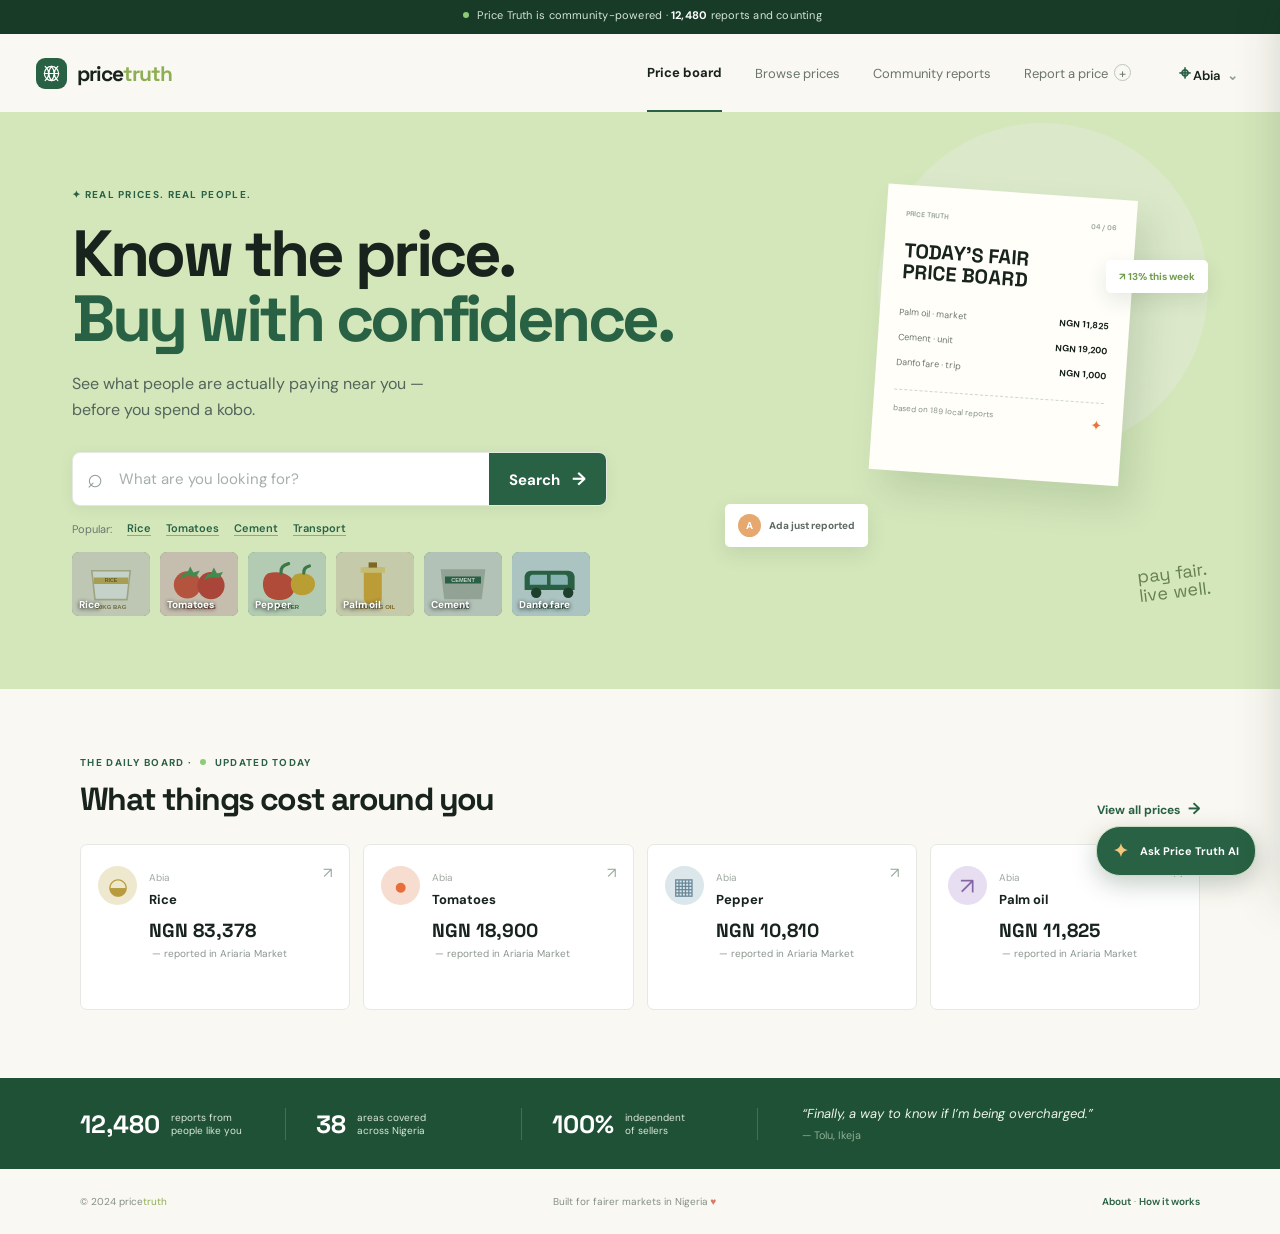
==== commit 63137512: "Improve mobile responsiveness and receipt animation" ====
--- a/public/index.html
+++ b/public/index.html
@@ -10,7 +10,7 @@
       href="https://fonts.googleapis.com/css2?family=DM+Sans:wght@400;500;600;700&family=Space+Grotesk:wght@500;600;700&display=swap"
       rel="stylesheet"
     />
-    <link rel="stylesheet" href="styles.css" />
+    <link rel="stylesheet" href="styles.css?v=mobile-20260918" />
   </head>
   <body data-page="home">
     <div class="announcement">
--- a/public/styles.css
+++ b/public/styles.css
@@ -1629,3 +1629,60 @@
     height: 53px;
   }
 }
+
+/* Responsive refinements for phone-first layouts. */
+.receipt-card {
+  transform-origin: top right;
+  animation: receipt-card-scale 4s ease-in-out infinite;
+}
+@keyframes receipt-card-scale {
+  0%, 100% { transform: rotate(4deg) scale(1); }
+  50% { transform: rotate(4deg) scale(1.04); }
+}
+@media (max-width: 520px) {
+  .announcement { white-space: normal; overflow-wrap: anywhere; text-align: left; padding-left: 14px; padding-right: 14px; }
+  .site-header { height: 72px; padding-left: 16px; padding-right: 12px; gap: 10px; }
+  .brand { flex: 0 1 auto; min-width: 0; white-space: nowrap; }
+  .header-actions { gap: 6px; min-width: 0; }
+  .area-pill { max-width: 92px; overflow: hidden; text-overflow: ellipsis; white-space: nowrap; padding: 0; }
+  .hero { min-height: 620px; padding-bottom: 30px; overflow: hidden; }
+  .hero-copy { width: 100%; max-width: 100%; z-index: 2; }
+  .hero h1 { font-size: clamp(34px, 10.5vw, 44px); line-height: 1.02; letter-spacing: -1.8px; overflow-wrap: anywhere; }
+  .hero-art { top: 335px; right: -22px; opacity: .72; z-index: 1; }
+  .hero-lede { max-width: 320px; }
+  .popular { position: relative; z-index: 2; display: flex; flex-wrap: wrap; gap: 8px 12px; line-height: 1.3; }
+  .popular span { flex: 0 0 100%; }
+  .popular a { white-space: nowrap; }
+  .board-grid { grid-template-columns: 1fr; }
+  .trust-strip { grid-template-columns: 1fr 1fr; }
+  .trust-quote { grid-column: 1 / -1; }
+  .results-main, .browse-main, .reports-main { width: calc(100% - 32px); }
+  .range-heading { display: flex; flex-wrap: wrap; }
+  .range-heading > div:first-child { min-width: 0; flex: 1 1 220px; }
+  .results-columns { grid-template-columns: 1fr; }
+  .panel-heading { flex-wrap: wrap; }
+  .panel-heading select { width: 100%; max-width: none; }
+  .reports-summary { grid-template-columns: 1fr 1fr; }
+  .summary-note { grid-column: 1 / -1; padding: 8px 0 0; }
+  .community-panel { padding: 20px 16px; }
+  .community-report { align-items: flex-start; }
+  .site-footer { display: flex; flex-wrap: wrap; justify-content: space-between; gap: 10px 16px; }
+  .site-footer > span:last-child { width: 100%; }
+  .report-modal { width: calc(100% - 24px); max-height: calc(100vh - 24px); overflow: auto; padding: 24px 18px; }
+  .form-row { grid-template-columns: 1fr; }
+  .mobile-drawer.is-open { transform: translateX(0) !important; transition: none !important; }
+}
+@media (max-width: 380px) {
+  .site-header { padding-left: 12px; padding-right: 8px; }
+  .brand { font-size: 18px; gap: 8px; }
+  .area-pill { max-width: 72px; font-size: 11px; }
+  .hero { padding-left: 14px; padding-right: 14px; }
+  .hero h1 { font-size: 36px; letter-spacing: -1.4px; line-height: 1.04; }
+  .hero-lede { font-size: 13px; max-width: 285px; }
+  .search-box { width: 100%; min-width: 0; }
+  .search-box input { min-width: 0; padding-left: 8px; font-size: 14px; }
+  .search-box button { flex: 0 0 78px; padding: 0 8px; font-size: 11px; }
+  .search-box button span { display: none; }
+  .search-icon { padding: 0 7px; font-size: 20px; }
+  .hero-art { right: -48px; }
+}
